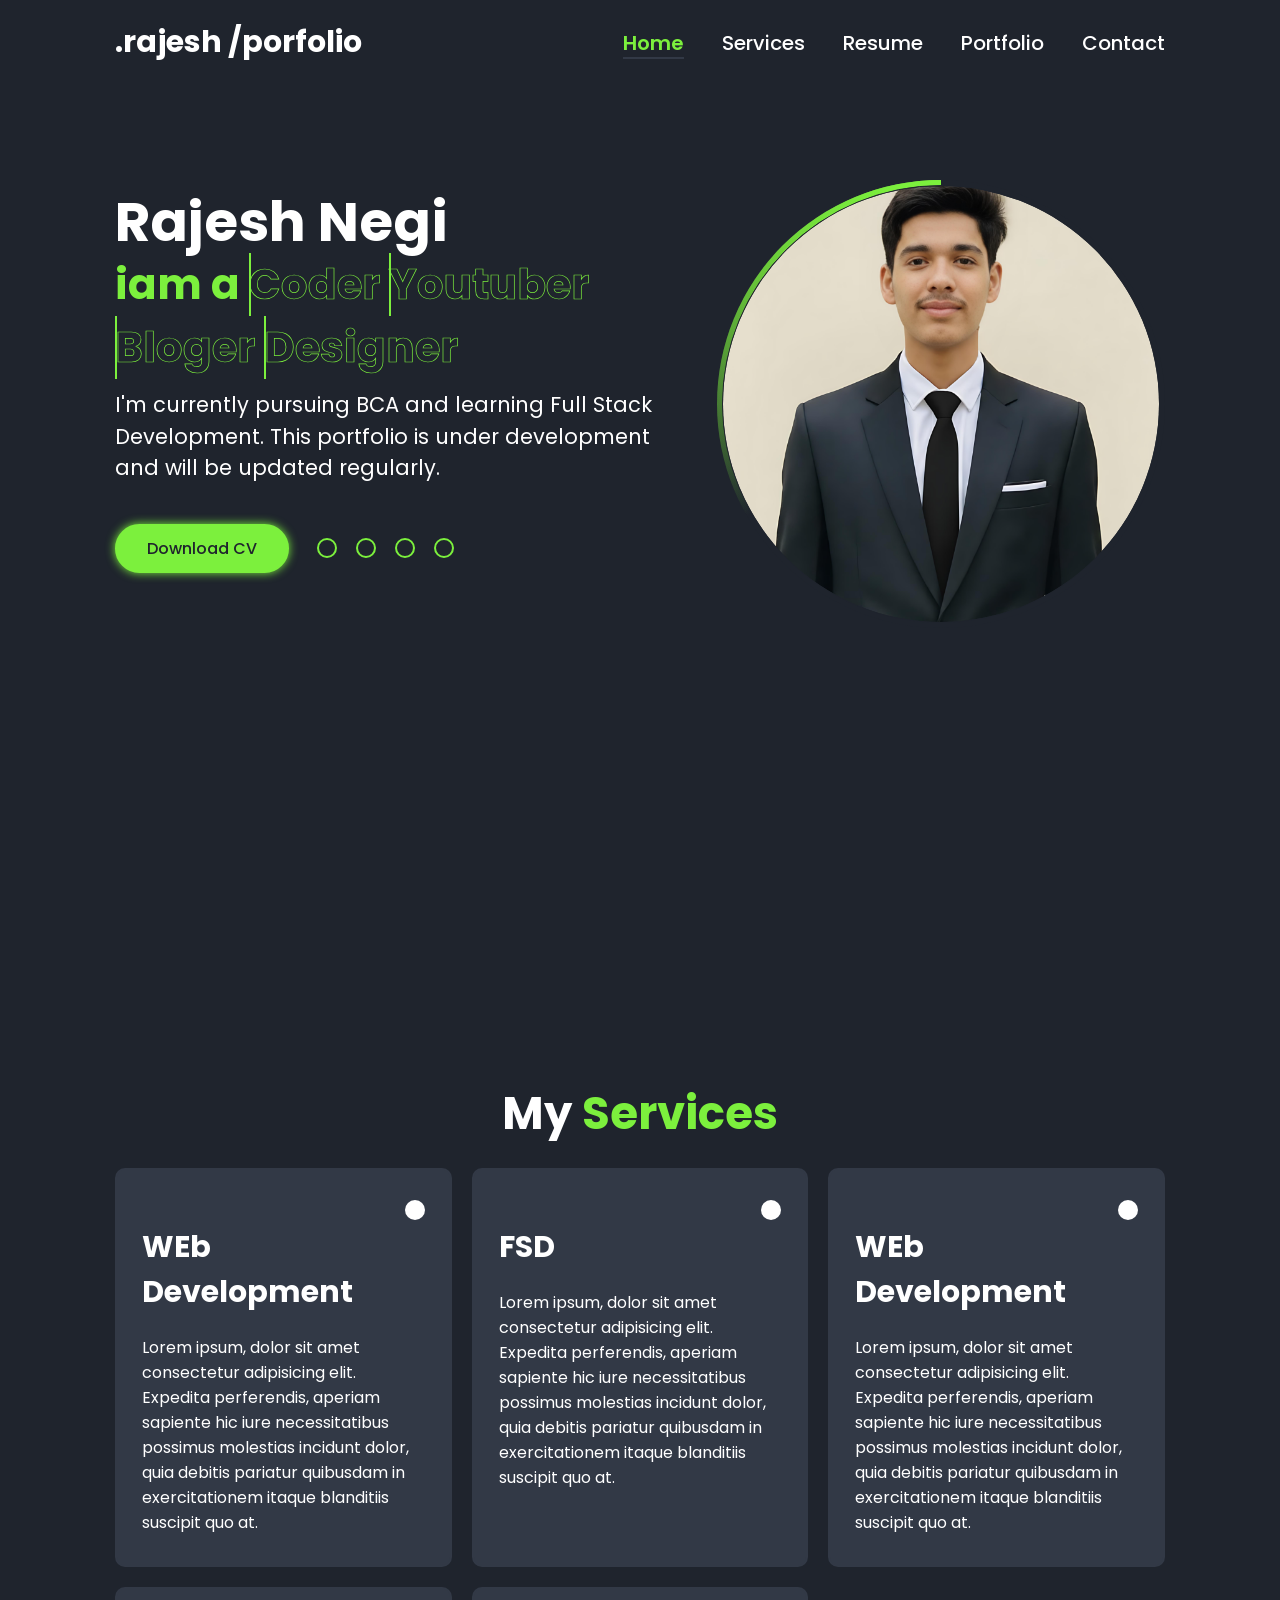
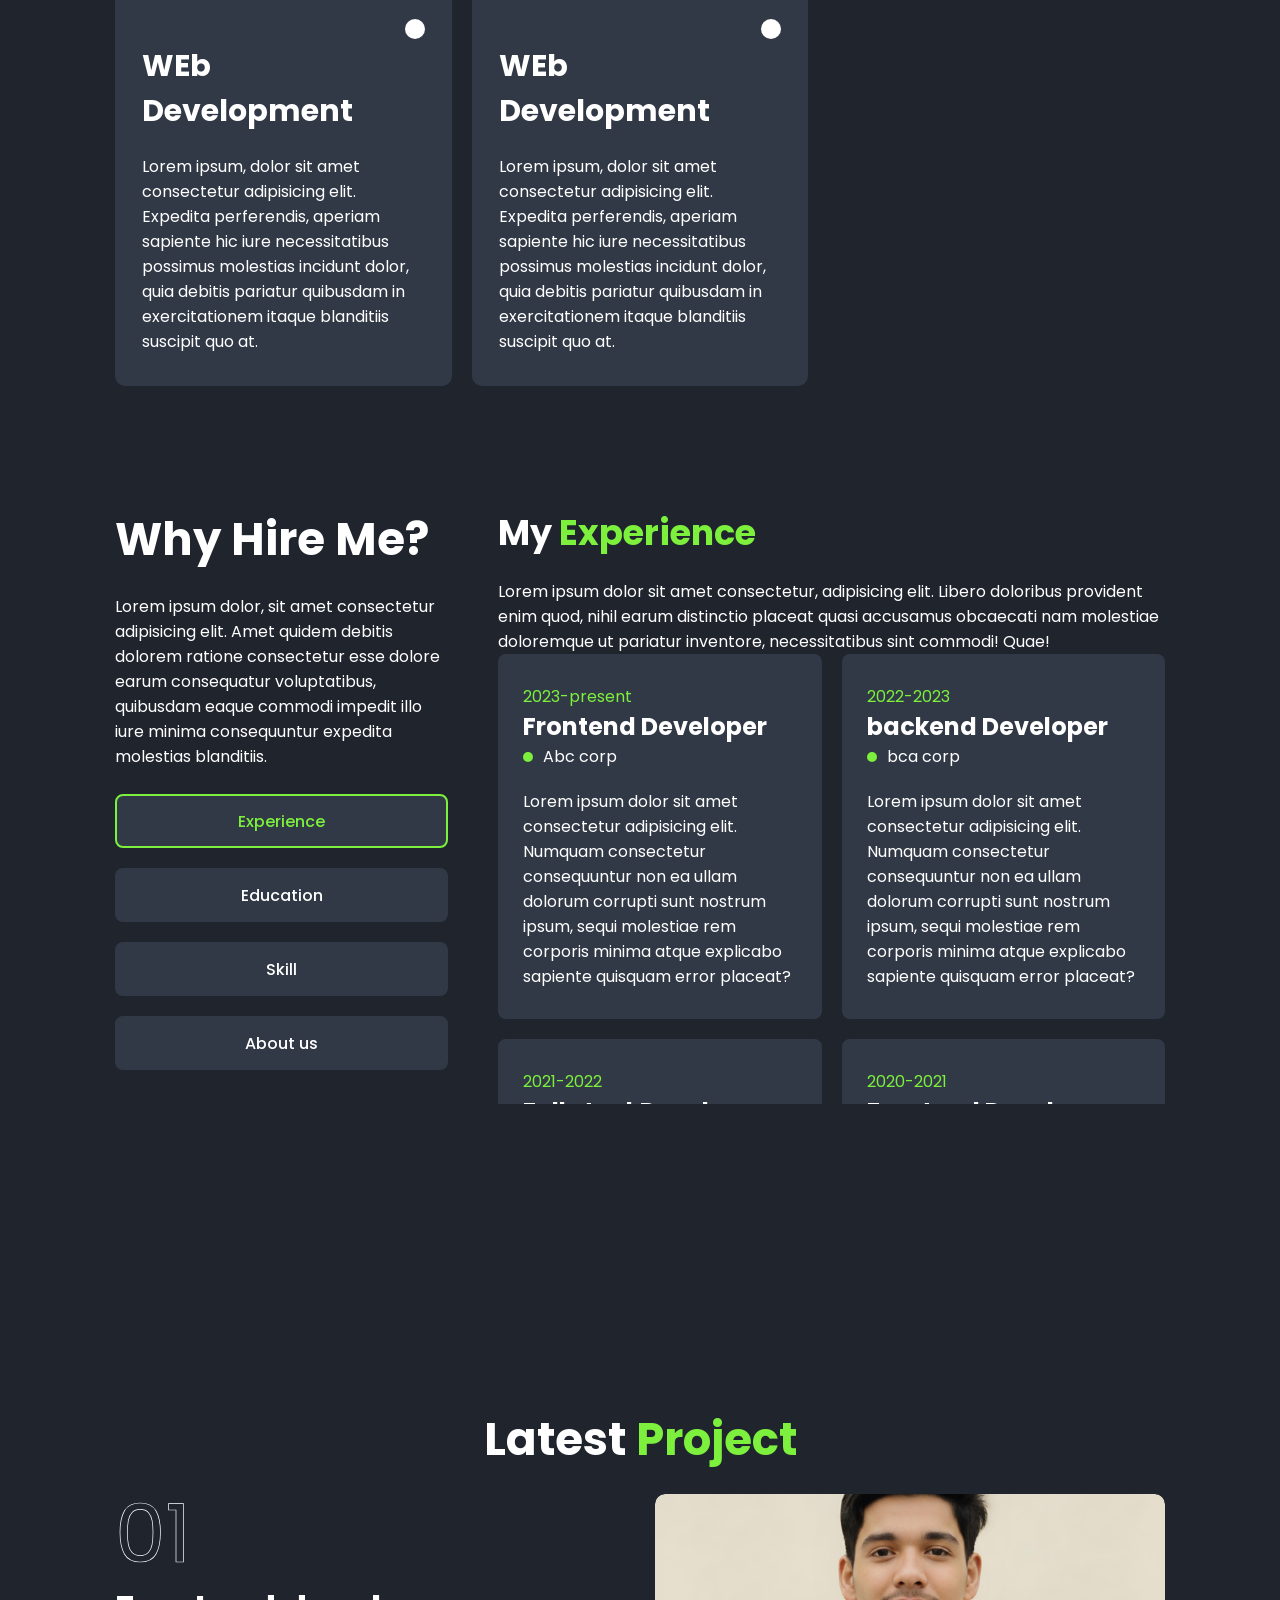
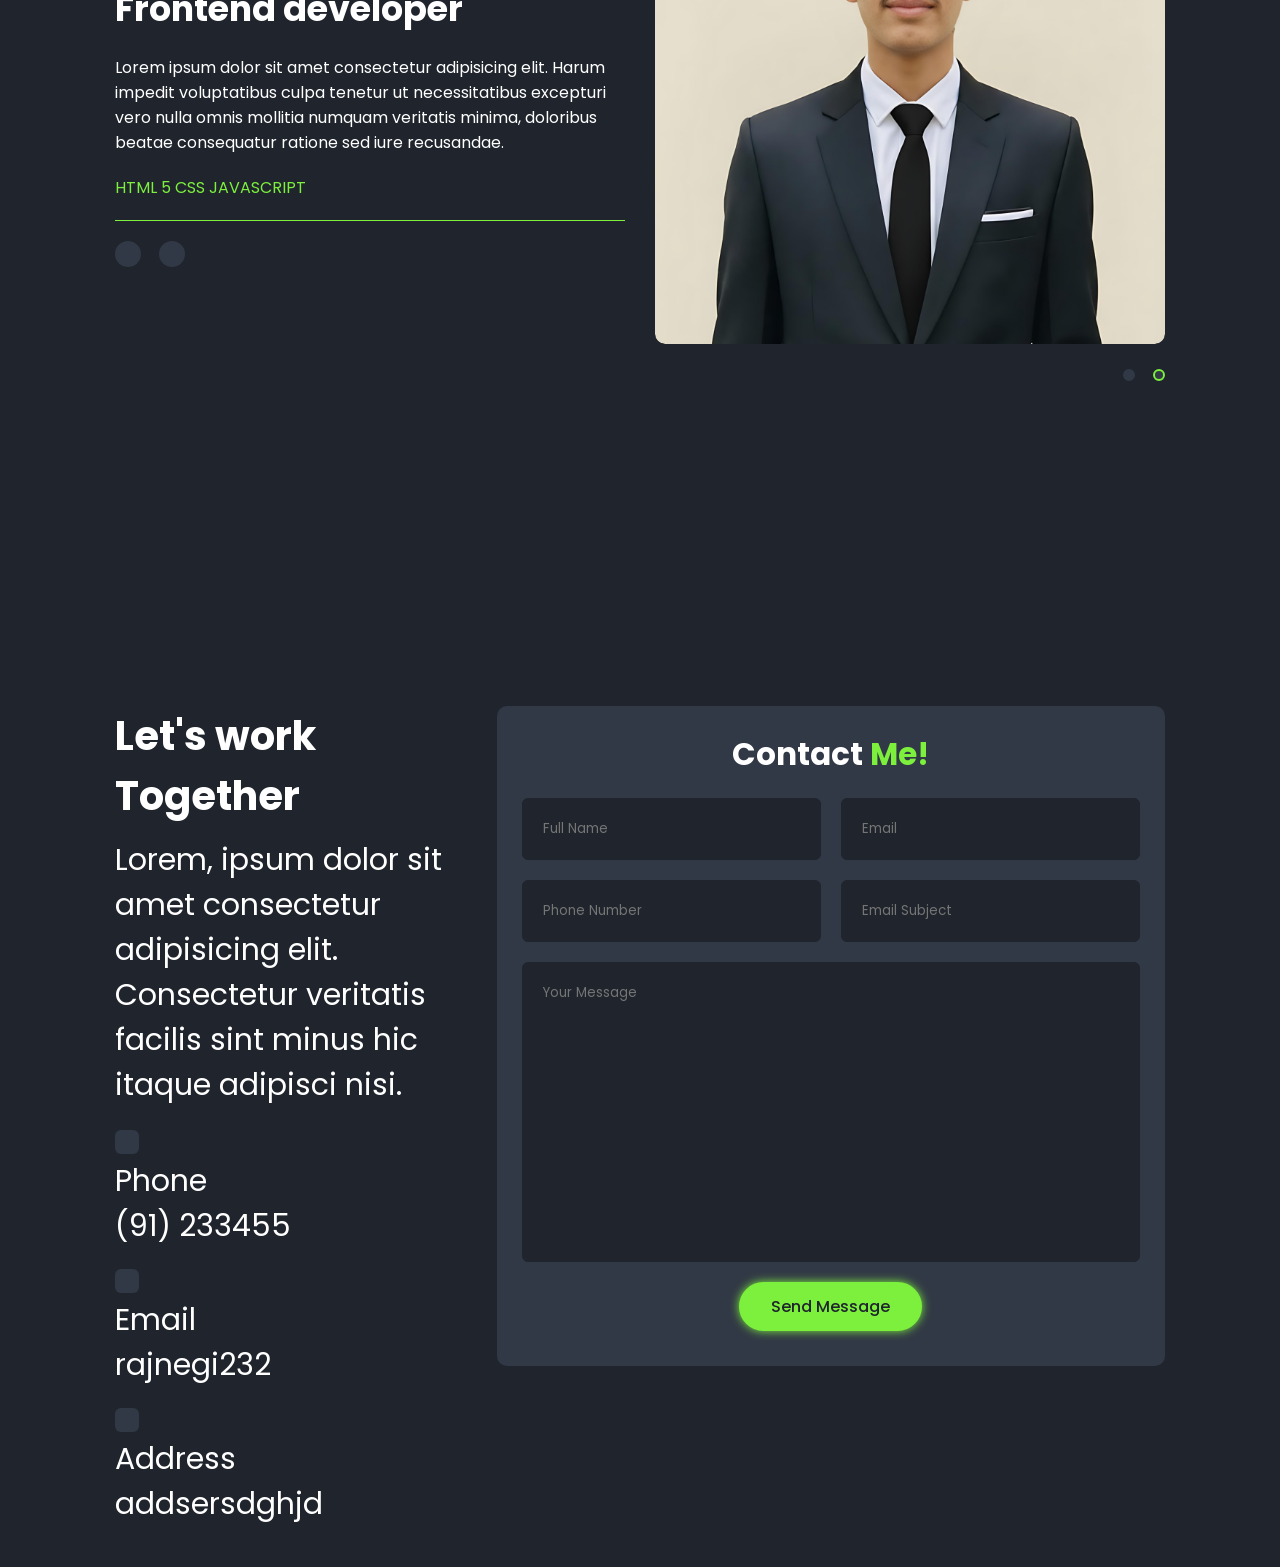
==== index.html @ 32a639f0 "Initial portfolio" ====
<!DOCTYPE html>
<html lang="en">
<head>
    <meta charset="UTF-8">
    <meta name="viewport" content="width=device-width, initial-scale=1.0">
    <title>my portfolio</title>

     <!-- boxicons link do link -->
<link href='https://cdn.boxicons.com/fonts/basic/boxicons.min.css' rel='stylesheet'>
<link href='https://cdn.boxicons.com/fonts/brands/boxicons-brands.min.css' rel='stylesheet'>
    <link rel="stylesheet" href="style.css">
</head>
<body>
  <!-- header  -->
  <header class="active">
    <a href="#" class="logo">.rajesh /porfolio</a>
<i class='bx bx-menu' id="menu"></i> 
  <nav>
    <a href="#home" class="active">Home</a>
    <a href="#services">Services</a>
    <a href="#resume">Resume</a>
    <a href="#portfolio">Portfolio</a>
    <a href="#contact">Contact</a>
</nav>

  </header>
    



  <!-- home section  -->
  <section id="home" class="home">
    <div class="home-detail">
        <h1>Rajesh Negi</h1>
        <h2>iam a 
        <span style="--i:4;" data-text="Coder">Coder</span>
        <span style="--i:3;" data-text="Youtuber">Youtuber</span>
        <span style="--i:2;" data-text="Bloger">Bloger</span>
        <span style="--i:1;" data-text="Designer">Designer</span>
        </h2>
        <p>
           I'm currently pursuing BCA and learning Full Stack Development.
This portfolio is under development and will be updated regularly.
        </p>
        <div class="btn-sci">
            <a href="https://docs.google.com/document/d/1UZRvPr__w-uk2pTC83ibS16uYj1CXEQT/edit?usp=drive_link&ouid=112878065896272320169&rtpof=true&sd=true" class="btn"> Download CV</a>
            <div class="sci">
            <a href="https://www.linkedin.com/in/rajesh-negi-56796732a/"> <i class='bxl  bx-linkedin-square'  ></i> </a>
            <a href="#"><i class='bxl  bx-github'  ></i> </i></a>
            <a href="#"><i class='bxl  bx-facebook-circle'  ></i> </a>
            <a href="#"><i class='bxl  bx-instagram'  ></i> </a>

            </div>
        </div>
    </div>
  <div class="homeimg">
    <div class="img-box">
        <div class="img-item">
           <img src="rajesh.png"> 
        </div>
    </div>
  </div>
  </section>
   <!-- Services section -->
    <section id="services" class="Services">
      <h2 class="heading">My <span>Services</span></h2>
      <div class="services-container">
        <div class="services-box">
          <div class="icon">
       <i class='bx  bx-iframe'  ></i> 
          <a href="#"><i class='bx  bx-iframe'  ></i> </a>
          </div>
          <h3>WEb Development</h3>
         <p> Lorem ipsum, dolor sit amet consectetur adipisicing elit. Expedita perferendis, aperiam sapiente hic iure necessitatibus possimus molestias incidunt dolor, quia debitis pariatur quibusdam in exercitationem itaque blanditiis suscipit quo at.</p>
        </div>

        <div class="services-box">
          <div class="icon">
       <i class='bx  bx-iframe'  ></i> 
          <a href="#"><i class='bx  bx-arrow-from-right-stroke'></i> </a>
          </div>
          <h3>FSD</h3>
         <p> Lorem ipsum, dolor sit amet consectetur adipisicing elit. Expedita perferendis, aperiam sapiente hic iure necessitatibus possimus molestias incidunt dolor, quia debitis pariatur quibusdam in exercitationem itaque blanditiis suscipit quo at.</p>
        </div>

        <div class="services-box">
          <div class="icon">
       <i class='bx  bx-iframe'  ></i> 
          <a href="#"><i class='bx  bx-arrow-from-right-stroke'></i> </a>
          </div>
          <h3>WEb Development</h3>
         <p> Lorem ipsum, dolor sit amet consectetur adipisicing elit. Expedita perferendis, aperiam sapiente hic iure necessitatibus possimus molestias incidunt dolor, quia debitis pariatur quibusdam in exercitationem itaque blanditiis suscipit quo at.</p>
        </div>

        <div class="services-box">
          <div class="icon">
       <i class='bx  bx-iframe'  ></i> 
          <a href="#"><i class='bx  bx-arrow-from-right-stroke'></i> </a>
          </div>
          <h3>WEb Development</h3>
         <p> Lorem ipsum, dolor sit amet consectetur adipisicing elit. Expedita perferendis, aperiam sapiente hic iure necessitatibus possimus molestias incidunt dolor, quia debitis pariatur quibusdam in exercitationem itaque blanditiis suscipit quo at.</p>
        </div>

        <div class="services-box">
          <div class="icon">
       <i class='bx  bx-iframe'  ></i> 
          <a href="#"><i class='bx  bx-arrow-from-right-stroke'></i> </a>
          </div>
          <h3>WEb Development</h3>
         <p> Lorem ipsum, dolor sit amet consectetur adipisicing elit. Expedita perferendis, aperiam sapiente hic iure necessitatibus possimus molestias incidunt dolor, quia debitis pariatur quibusdam in exercitationem itaque blanditiis suscipit quo at.</p>
        </div>

        <!-- change the contain and iconnnn -->

      </div>

    </section>

  <!-- resume section  -->
<section id="resume" class="resume">
  <div class="resume-sontainer">
    <div class="resume-box">
      <h2> Why Hire Me?</h2>
      <p class="desc">Lorem ipsum dolor, sit amet consectetur adipisicing elit. Amet quidem debitis dolorem ratione consectetur esse dolore earum consequatur voluptatibus, quibusdam eaque commodi impedit illo iure minima consequuntur expedita molestias blanditiis.</p>
    <button class="resume-btn active"> Experience</button>
    <button class="resume-btn"> Education</button>
    <button class="resume-btn">Skill </button>
    <button class="resume-btn"> About us</button>
    </div>
    <div class="resume-box">
      <div class="resume-detail experience active">
        <h2 class="heading"> My <span>Experience</span></h2>
        <p>Lorem ipsum dolor sit amet consectetur, adipisicing elit. Libero doloribus provident enim quod, nihil earum distinctio placeat quasi accusamus obcaecati nam molestiae doloremque ut pariatur inventore, necessitatibus sint commodi! Quae!</p>
       <div class="resume-list">
        <div class="resume-item">
          <p class="year"> 2023-present</p>
          <h3>Frontend Developer</h3>
          <p class="company"> Abc corp</p>
          <p>Lorem ipsum dolor sit amet consectetur adipisicing elit. Numquam consectetur consequuntur non ea ullam dolorum corrupti sunt nostrum ipsum, sequi molestiae rem corporis minima atque explicabo sapiente quisquam error placeat?</p>
        </div>

         <div class="resume-item">
          <p class="year"> 2022-2023</p>
          <h3>backend Developer</h3>
          <p class="company"> bca corp</p>
          <p>Lorem ipsum dolor sit amet consectetur adipisicing elit. Numquam consectetur consequuntur non ea ullam dolorum corrupti sunt nostrum ipsum, sequi molestiae rem corporis minima atque explicabo sapiente quisquam error placeat?</p>
        </div>
       
         <div class="resume-item">
          <p class="year"> 2021-2022</p>
          <h3>Full stackDeveloper</h3>
          <p class="company"> Abc corp</p>
          <p>Lorem ipsum dolor sit amet consectetur adipisicing elit. Numquam consectetur consequuntur non ea ullam dolorum corrupti sunt nostrum ipsum, sequi molestiae rem corporis minima atque explicabo sapiente quisquam error placeat?</p>
        </div>

         <div class="resume-item">
          <p class="year"> 2020-2021</p>
          <h3>Frontend Developer</h3>
          <p class="company"> Abc corp</p>
          <p>Lorem ipsum dolor sit amet consectetur adipisicing elit. Numquam consectetur consequuntur non ea ullam dolorum corrupti sunt nostrum ipsum, sequi molestiae rem corporis minima atque explicabo sapiente quisquam error placeat?</p>
        </div>
        <!--change karo test koo-->
       </div>
      </div>
      <div class="resume-detail Education">
        <h2 class="heading"> My <span>Education</span></h2>
        <p class="desc">Lorem ipsum dolor sit amet consectetur, adipisicing elit. Libero doloribus provident enim quod, nihil earum distinctio placeat quasi accusamus obcaecati nam molestiae doloremque ut pariatur inventore, necessitatibus sint commodi! Quae!</p>
        <div class="resume-list">
          <div class="resume-item">
            <p class="year"> 20224</p>
            <h3>programing course</h3>
            <p class="company"> online course</p>
            <p>Lorem ipsum dolor sit amet consectetur adipisicing elit. Voluptate, corporis laboriosam? Deserunt veritatis optio sint maiores, dicta cum magnam numquam rerum voluptatibus sunt temporibus iure quibusdam corrupti. Quo, fugiat eos!
            </p>

          </div>
           <div class="resume-item">
            <p class="year"> 2024-1025</p>
            <h3>programing </h3>
            <p class="company">  course</p>
            <p>Lorem ipsum dolor sit amet consectetur adipisicing elit. Voluptate, corporis laboriosam? Deserunt veritatis optio sint maiores, dicta cum magnam numquam rerum voluptatibus sunt temporibus iure quibusdam corrupti. Quo, fugiat eos!
            </p>
            
          </div>
           <div class="resume-item">
            <p class="year"> 20224</p>
            <h3>programing course</h3>
            <p class="company"> online course</p>
            <p>Lorem ipsum dolor sit amet consectetur adipisicing elit. Voluptate, corporis laboriosam? Deserunt veritatis optio sint maiores, dicta cum magnam numquam rerum voluptatibus sunt temporibus iure quibusdam corrupti. Quo, fugiat eos!
            </p>
            
          </div>
           <div class="resume-item">
            <p class="year"> 20224</p>
            <h3>programing course</h3>
            <p class="company"> online course</p>
            <p>Lorem ipsum dolor sit amet consectetur adipisicing elit. Voluptate, corporis laboriosam? Deserunt veritatis optio sint maiores, dicta cum magnam numquam rerum voluptatibus sunt temporibus iure quibusdam corrupti. Quo, fugiat eos!
            </p>
            
          </div>
           <div class="resume-item">
            <p class="year"> 2022-2023</p>
            <h3>programing course</h3>
            <p class="company"> online course</p>
            <p>Lorem ipsum dolor sit amet consectetur adipisicing elit. Voluptate, corporis laboriosam? Deserunt veritatis optio sint maiores, dicta cum magnam numquam rerum voluptatibus sunt temporibus iure quibusdam corrupti. Quo, fugiat eos!
            </p>
            
          </div>
        </div>
      </div>
      <div class="resume-detail skill">
        <h2 class="heading"> My <span>Skill</span></h2>
        <p class="desc">Lorem ipsum dolor sit amet consectetur, adipisicing elit. Libero doloribus provident enim quod, nihil earum distinctio placeat quasi accusamus obcaecati nam molestiae doloremque ut pariatur inventore, necessitatibus sint commodi! Quae!</p>
          <div class="resume-list">
            <div class="resume-item">
           <i class='bx bxl-html5'></i> 
              <span> HTML 5</span>
            </div>
            <div class="resume-item">
              <i class=' bx bxl-css3'></i> 
              <span>CSS </span>
            </div>
            <div class="resume-item">
              <i class=' bx bxl-css3'></i> 
              <span> JAVA SCRIPT </span>
            </div>
            <div class="resume-item">
              <i class=' bx bxl-css3'></i> 
              <span>C </span>
            </div>
            <div class="resume-item">
              <i class=' bx bxl-css3'></i> 
              <span>C++</span>
            </div>
            <div class="resume-item">
            <i class=' bx bxl-css3'></i> 
              <span>DSA WITH C </span>
            </div>
            <div class="resume-item">
              <i class=' bx bxl-css3'></i> 
              <span>534535</span>
            </div>
          </div>
          <!--icon lga html css wale usi se or content change it-->
      </div>
      <div class="resume-detail About">
        <h2 class="heading"> About <span>Me</span></h2>
        <p class="desc">Lorem ipsum dolor sit amet consectetur, adipisicing elit. Libero doloribus provident enim quod, nihil earum distinctio placeat quasi accusamus obcaecati nam molestiae doloremque ut pariatur inventore, necessitatibus sint commodi! Quae!</p>
        <div class="resume-list">
          <div class="resume-item">
            <p> Name<span> Rajesh Singh</span></p>
          </div>
          <div class="resume-item">
            <p>Age <span></span>19</p>
          </div>
          <div class="resume-item">
            <p> Gender<span></span>Male</p>
          </div>
          <div class="resume-item">
            <p>Status <span>Single</span></p>
          </div>
          <div class="resume-item">
            <p>City <span></span></p>
          </div>
          <div class="resume-item">
            <p> Nationality<span>India</span></p>
          </div>
          <div class="resume-item">
            <p>Experience <span>Learning</span></p>
          </div>
          <div class="resume-item">
            <p>Freelance <span></span></p>
          </div>
          <div class="resume-item">
            <p>Email <span>75348783</span></p>
          </div>
          <div class="resume-item">
            <p>Contact <span>5673467</span></p>
          </div>
        </div>
      </div>
    </div>
  </div>

</section>

<!-- portfolia section -->
<section id="portfolio" class="portfolia">
  <h2 class="heading">Latest <span>Project</span></h2>
  <div class="portfolio-container">
   <div class="portfolio-box">
    <div class="portfolio-detail active">
      <p class="numb">01</p>
      <h3>Frontend developer</h3>
      <p>Lorem ipsum dolor sit amet consectetur adipisicing elit. Harum impedit voluptatibus culpa tenetur ut necessitatibus excepturi vero nulla omnis mollitia numquam veritatis minima, doloribus beatae consequatur ratione sed iure recusandae.</p>
    <div class="tech">
      <p>HTML 5 CSS JAVASCRIPT </p>
    </div>
    <div class="live-github">
    <a href="#">
  <i class='bx  bx-arrow-from-right-stroke'  ></i> 
</a>
      <a href="#"><i class='bxl  bx-github'  ></i> </a>

    </div>
     </div>

    <div class="portfolio-detail">
      <p class="numb">02</p>
      <h3>Frontend developer</h3>
      <p>Lorem ipsum dolor sit amet consectetur adipisicing elit. Harum impedit voluptatibus culpa tenetur ut necessitatibus excepturi vero nulla omnis mollitia numquam veritatis minima, doloribus beatae consequatur ratione sed iure recusandae.</p>
    <div class="tech">
      <p>HTML 5 CSS JAVASCRIPT </p>
    </div>
    <div class="live-github">
    <a href="#">
  <i class='bx  bx-arrow-from-right-stroke'  ></i> 
</a>
      <a href="#"><i class='bxl  bx-github'  ></i> </a>

    </div>
    </div>

    <div class="portfolio-detail">
      <p class="numb">03</p>
      <h3>Frontend developer</h3>
      <p>Lorem ipsum dolor sit amet consectetur adipisicing elit. Harum impedit voluptatibus culpa tenetur ut necessitatibus excepturi vero nulla omnis mollitia numquam veritatis minima, doloribus beatae consequatur ratione sed iure recusandae.</p>
    <div class="tech">
      <p>HTML 5 CSS JAVASCRIPT </p>
    </div>
    <div class="live-github">
    <a href="#">
  <i class='bx  bx-arrow-from-right-stroke'  ></i> 
</a>
      <a href="#"><i class='bxl  bx-github'  ></i> </a>

    </div>
    </div>

    <div class="portfolio-detail">
      <p class="numb">04</p>
      <h3>Frontend developer</h3>
      <p>Lorem ipsum dolor sit amet consectetur adipisicing elit. Harum impedit voluptatibus culpa tenetur ut necessitatibus excepturi vero nulla omnis mollitia numquam veritatis minima, doloribus beatae consequatur ratione sed iure recusandae.</p>
    <div class="tech">
      <p>HTML 5 CSS JAVASCRIPT </p>
    </div>
    <div class="live-github">
    <a href="#">
  <i class='bx  bx-arrow-from-right-stroke'  ></i> 
</a>
      <a href="#"><i class='bxl  bx-github'  ></i> </a>

    </div>
       </div>
      <div class="portfolio-detail">
      <p class="numb">05</p>
      <h3>Frontend developer</h3>
      <p>Lorem ipsum dolor sit amet consectetur adipisicing elit. Harum impedit voluptatibus culpa tenetur ut necessitatibus excepturi vero nulla omnis mollitia numquam veritatis minima, doloribus beatae consequatur ratione sed iure recusandae.</p>
    <div class="tech">
      <p>HTML 5 CSS JAVASCRIPT </p>
    </div>
    <div class="live-github">
    <a href="#">
  <i class='bx  bx-arrow-from-right-stroke'  ></i> 
</a>
      <a href="#"><i class='bxl  bx-github'  ></i> </a>

    </div>
    </div>

    <div class="portfolio-detail">
      <p class="numb">06</p>
      <h3>hewhewhk developer</h3>
      <p>Lorem ipsum dolor sit amet consectetur adipisicing elit. Harum impedit voluptatibus culpa tenetur ut necessitatibus excepturi vero nulla omnis mollitia numquam veritatis minima, doloribus beatae consequatur ratione sed iure recusandae.</p>
    <div class="tech">
      <p>HTML 5 CSS JAVASCRIPT </p>
    </div>
    <div class="live-github">
    <a href="#">
  <i class='bx  bx-arrow-from-right-stroke'  ></i> 
</a>
      <a href="#"><i class='bxl  bx-github'  ></i> </a>

    </div>
    <!--  text and icon changes text vhange according to project-->
    </div>
   </div>
   <div class="portfolio-box">
    <!-- img  -->
     <div class="portfolio-carousel">
      <div class="img-slide">
        <div class="img-item">
          <img src="rajesh.png">
        </div>
        <div class="img-item">
          <img src="rajesh.png">
        </div>
        <div class="img-item">
          <img src="rajesh.png">
        </div>
        <div class="img-item">
          <img src="rajesh.png">
        </div>
        <div class="img-item">
          <img src="rajesh.png">
        </div>
        <div class="img-item">
          <img src="rajesh.png">
        </div>
      </div>
     </div>
     <div class="navigation">
    <button class="arrow-left disabled"> <i class='bx  bx-arrow-left-stroke'  ></i> </button>
    <button class="arrow-right"><i class='bx  bx-arrow-right'  ></i>   </button>
  </div>
  </div>
  </div>
 </section>

 <!-- contact section  -->
 <section id="contact" class="contact">
   <div class="contact-container">
    <div class="contact-box">
      <h2>Let's work Together</h2>
      <p class="desc">Lorem, ipsum dolor sit amet consectetur adipisicing elit. Consectetur veritatis facilis sint minus hic itaque adipisci nisi.</p>
        <div class="contact-detail">
          <div class="detail">
            <i class='bx  bx-phone'  ></i> 
            <p>Phone</p>
            <p>(91) 233455</p>
          </div>
        </div>

         <div class="contact-detail">
          <div class="detail">
            <i class='bx  bx-mail-open'  ></i> 
            <p>Email</p>
            <p>rajnegi232</p>
          </div>
        </div>
       
        <div class="contact-detail">
          <div class="detail">
            <i class='bx  bx-location-blank'  ></i> 
            <p>Address </p>
            <p>addsersdghjd</p>
          </div>
        </div>
        
    </div>

     <div class="contact-box">
     <form action="">
       <h2 class="heading"> Contact <span>Me!</span></h2>
       <div class="field-box">
        <input type="text" placeholder="Full Name" required>
        <input type="email" placeholder="Email" required>
        <input type="text" placeholder="Phone Number" required>
        <input type="text" placeholder="Email Subject" required>
        <textarea name="" id="" placeholder="Your Message" required></textarea>
       </div>
       <button type="submit" class="btn">Send Message</button>
     </form>
    </div>

   </div>
  </section>

<!-- custome js -->
 <script src="portfolia.js"></script>

</body>
</html>
---- style.css ----
@import url('https://fonts.googleapis.com/css2?family=Poppins:wght@400;500;700&display=swap');
*{
    margin: 0px;
    box-sizing: border-box;
    text-decoration: none;
    border: none;
    outline: none;
    padding: 0px;
    font-family: "Poppins", sans-serif;
    

}
:root{
    --bg-color:#1f242d;
    --second-bg-color:#323946;
    --main-color:#7cf03d;
    --white-color:#fff;
    --disabled-color:#fff3;



}



html{
    font-size: 62.5%;
    scroll-behavior: smooth;
}
body{
    background: var(--bg-color);
    color: var(--white-color);
     padding-top: 8rem;
}
header{
    position: fixed;
    top: 0;
    left: 0;
    width: 100%;
    padding: 2rem 9%;
    background: var(--bg-color);
    display: flex;
    justify-content: space-between;
    align-items: center;
    z-index: 100;
}
header.active{
 
  visibility: visible;
  opacity: 1;
  transition: opacity 0.5s ease-in-out;



   
}


.logo{
    font-size: 3rem;
     color: var(--white-color);
     font-weight: 700;
}
nav a{
    font-size: 2rem;
    color: var(--white-color);
    font-weight: 500;
    margin-left: 3.5rem;
    transition: 0.5s; 

}


nav a:hover,
nav a.bar {
  color: var(--main-color);
}

nav a.active{
  color: var(--main-color);
  font-weight: 600;
  border-bottom: 2px solid var(--second-bg-color);
}

#menu{
   font-size: 4rem;
   display: none;
}




 section{
    position: relative;
    width: 100%;
    min-height: 100vh;
    padding: 10rem 9% 2rem;
    background: var(--bg-color);
}


.home{
    display: flex;
    justify-content: center;
    gap: 5rem;
   
}
.home-detail h1{
      font-size: clamp(3.5rem,10vw,5.5rem); 
}
.home-detail h2{
    display: inline-block;
    font-size: 4.2rem;
    margin-top: -1rem;
    color: var(--main-color);
}

.home-detail h2 span{
    position: relative;
    display: inline-block;
    color: transparent;
    -webkit-text-stroke:.07rem var(--main-color);
    animation: display-text 16s linear infinite;
    animation-delay: calc(-4s *var(--i));
}
@keyframes display-text{
    25%,100%{
        display: none;
    }
}

.home-detail h2 span::before{
    content: attr(data-text);
    position: absolute;
    width: 0;
    border-right: .2rem solid var(--main-color);
    color: var(--main-color);
    white-space: nowrap;
    overflow: hidden;
    animation: fill-text 4s linear infinite;
   
}

@keyframes fill-text{
    10%,100% {
        width: 0;
    }
    70%,90% {
        width: 100%;
    }
}

.home-detail p{
    font-size: 2.1rem;
    margin: 1rem 0 4rem;
    line-height: 1.5;
}
.home-detail .btn-sci{
    display: flex;
    align-items: center;
   
}
.btn {
    display: inline-block;
    padding: 1rem 3rem;
    background: var(--main-color);
    border: .2rem solid var(--main-color);
    border-radius: 4rem;
    box-shadow: 0 0 1rem var(--main-color);
    font-size: 1.6rem;
    color: var(--bg-color);
    font-weight: 500;
  
}
.btn:hover{
    color: var(--main-color);
    background: transparent;
    box-shadow: none;
}

.home-detail .btn-sci .sci{
    margin-left: 2rem;
}

.home-detail .btn-sci .sci a{
    display: inline-flex;
    padding: .8rem;
    border: .2rem solid var(--main-color);
    border-radius: 50%;
    font-size: 2rem;
    color: var(--main-color);
    margin: 0.8rem;
    transition: .5s;
}
.home-detail .btn-sci .sci a:hover{
    background: var(--main-color);
    color: var(--bg-color);
    box-shadow: 0 0 1rem var(--main-color);
}

.homeimg .img-box {
    position: relative;
    width: 35vw;
    height: 35vw;
    padding: .5rem;
    border-radius: 50%;
    display: flex;
    justify-content: center;
    align-items: center;
    overflow: hidden;
    background: var(--bg-color);
}

.homeimg .img-box::before,
.homeimg .img-box::after {
    content: '';
    position: absolute;
    width: 50rem;
    height: 50rem;
    background: conic-gradient(transparent, transparent, transparent, var(--main-color));
    z-index: 0;
    transform: rotate(0deg);
       border-radius: 50%;
    animation:rotate-border 4s linear infinite;
}
@keyframes rotate-border {
    100%{
        transform: rotate(360deg);
    }
}
.homeimg .img-box::after{
    animation-delay: -2s;
}

.homeimg .img-box .img-item {
    position: relative;
    width: 100%;
    height: 100%;
    border-radius: 50%;
    border: .01rem solid var(--bg-color);
    display: flex;
    justify-content: center;
    align-items: center;
    z-index: 2;
    overflow: hidden;
    background: var(--bg-color);
}

.homeimg .img-box .img-item img {
    position: relative;
    width: 100%;
    height: 100%;
    object-fit: cover;
    mix-blend-mode: normal; 
    border-radius: 50%;
}

.heading{
    font-size: 4.5rem;
    text-align: center;
    margin-bottom: 2rem;
}
.heading span{
    color: var(--main-color);
}

.services-container{
    display: grid;
    grid-template-columns: repeat(auto-fit , minmax(30rem,1fr));
    gap: 2rem;
}
.services-container .services-box{
    padding: 3rem 2.5rem;
    background: var(--second-bg-color);
    border: .2rem solid var(--second-bg-color);
    border-radius: 1rem;
    transition: .5s;
}
.services-container .services-box:hover{
    border-color: var(--main-color);
    transform: scale(1.02);
}
.services-box .icon{
    display: flex;
    justify-content: space-between;
    align-items: center;
}



.services-box .icon i {
    font-size: 4.5rem;
    transition: .5s;
    
}

.services-box:hover .icon:not(a i){
    color: var(--main-color);
}

.services-box .icon a {
    display: inline-flex;
    background: var(--white-color);
    border-radius: 50%;
    padding: 1rem;
    transition: .5s;
}
.services-box:hover .icon a {
   background: var(--main-color);
}
.services-box .icon a i{
    font-size: 3rem;
    color: var(--bg-color);
    transform: rotate(225deg);

}
.services-box .icon a:hover i{
  transform: rotate(180deg);
}
.services-box h3{
    font-size: 3rem;
    margin: .5rem 0 2rem;
    transition: .5s;
}
.services-box:hover h3{
    color: var(--main-color);
}
.services-box p{
   font-size: 1.6rem;

}

.resume-sontainer{
    display: grid;
    grid-template-columns: 1fr 2fr;
    gap: 5rem;
}

.resume-box h2{
    font-size: 4.5rem;

}
.resume-box p{
    font-size: 1.6rem;
}
.resume-box .desc{
    margin: 2rem 0 2.5rem;
}
.resume-box .resume-btn{
    width: 100%;
    height: 5.4rem;
    background:var(--second-bg-color);
    border: .2rem solid var(--second-bg-color);
    font-size: 1.6rem;
    color: var(--white-color);
    font-weight: 500;
    margin-bottom: 2rem;
    border-radius: .8rem;
    cursor: pointer;

}
.resume-box .resume-btn.active{
  border-color: var(--main-color);
  color: var(--main-color);   
}
.resume-detail {
    display: none;
}
.resume-detail.active{
    display: block;
}
.resume-box .heading{
     font-size: 3.5rem;
     text-align: left;
}

.resume-list{
    display: grid;
    grid-template-columns: repeat(auto-fit,minmax(30rem,1fr));
    gap: 2rem;
    height: 45rem;
    overflow: auto;
}
.resume-list::-webkit-scrollbar{
    width: .7rem;
}
.resume-list::-webkit-scrollbar-thumb{
    background:transparent ;
    border-radius: 1rem;
}
.resume-list:hover::-webkit-scrollbar-thumb {
      background: var(--main-color);
}
.resume-list .resume-item{
    background: var(--second-bg-color);
    border-radius: .8rem;
    padding: 3rem 2.5rem;
    height: calc((45rem -2rem /2));
    display: flex;
    flex-direction: column;
    justify-content: center;
}
.resume-item .year{
    color: var(--main-color);
}
.resume-item h3{
    font-size: 2.4rem;
}
.resume-item .company{
    position: relative;
    margin-left: 2rem;
    margin-bottom: 2rem;
}
.resume-item .company::before{
    content: '';
    position: absolute;
    top: 50%;
    transform: translateY(-50%);
    padding: .5rem;
    background: var(--main-color);
    border-radius: 50%;
    margin-left: -2rem;
}

.resume-detail.skill .resume-list{
     grid-template-columns: repeat(auto-fit,minmax(15rem,1fr));
     height: auto;
     overflow: visible;
}
.resume-detail.skill .resume-item{
    position: relative;
    align-items: center;
    height: auto;
}
.resume-detail.skill .resume-item i {
      font-size: 8.6rem;
      transition: .5s;
}
.resume-detail.skill .resume-item:hover{
    color: var(--main-color);
}
 .resume-detail.skill .resume-item span {
    position: absolute;
    top: -20%;
    background: var(--white-color);
    color: var(--bg-color);
    font-size: 1.6rem;
    padding: .5rem 1rem;
    border-radius: .6rem;
    pointer-events: none;
    opacity: 0;
    transform: scale(.9);
 }

 .resume-detail.skill .resume-item:hover span {
    top: -25%;
    opacity: 1;
    transform: scale(1);
 }

 .resume-detail.about .resume-list{
    height: auto;
    grid-template-columns: repeat(auto-fit,minmax(25rem,1fr));

 }
  .resume-detail.about .resume-item{
    height: auto;
    padding: 0 o .5rem;
    background: transparent;
  }

   .resume-detail.about .resume-item p{
    color: var(--white-color);
   }

    .resume-detail.about .resume-item p span {
        color: var(--white-color);
        margin-left: 1rem;
        font-size: 1.8rem;
    }

.portfolio-container{
     display: grid;
     grid-template-columns: repeat(2,1fr);
     gap: 3rem;
}
.portfolio-detail {
    display: none;
}
.portfolio-detail.active {
    display: block;

}
.portfolio-box .numb {
    font-size: 8rem;
    -webkit-text-stroke: .07rem var(--white-color);
    color: transparent;
    line-height: 1;
}

.portfolio-box h3{
    font-size: 3.5rem;
    margin: .8rem 0 2rem;
}

.portfolio-box p{
    font-size: 1.6rem;
}
.portfolio-box .tech{
    margin: 2rem 0;
    color: var(--main-color);
    border-bottom: .1rem solid var(--main-color);
    padding-bottom: 2rem;
}
  
.portfolio-box .live-github a{
    position: relative;
    display: inline-flex;
    padding: 1.3rem;
    font-size: 3rem;
    color: var(--white-color);
    border-radius: 50%;
    background: var(--second-bg-color);
    transition: .5s;

}
.portfolio-box .live-github a:hover{
    color: var(--main-color);
}
.portfolio-box .live-github a:first-child{
    margin-right: 1.5rem;
}
.portfolio-box .live-github a:first-child i{
    transform: rotate(135deg);

}

.portfolio-box .live-github a span{
    position: absolute;
    top: -60%;
    left: 50%;
    transform: translateY(-50%) scale(.9);
    font-size: 1.6rem;
    white-space:nowrap ;
    padding: .5rem 1rem;
    border-radius: .6rem;
    pointer-events: none;
    background: var(--white-color);
    color: var(--bg-color);
    opacity: 0;
    transition: .2s;
}
.portfolio-box .live-github a:hover span{
    top: -70px;
    opacity: 1;
      transform: translateY(-50%) scale(1);
}
.portfolio-box .portfolio-carousel{
     width: 100%;
     height: 45rem;
     border-radius: 1rem;
     overflow: hidden;
}
.portfolio-carousel .img-slide{
        display: grid;
        grid-auto-flow: column;
        grid-auto-columns: 100%;
        gap: 2rem;
        height: inherit;
        transition: .5s;   
}
.portfolio-carousel .img-item {
    height: inherit;
}
.portfolio-carousel .img-item img{
    display: block;
    width: 100%;
    height: 100%;
    object-fit: cover;
    border-radius: 1rem;
}

.portfolio-box .navigation{
    text-align: right;
    margin-top: 2rem;
}
.portfolio-box .navigation button{
    display: inline-flex;
    padding: .4rem;
    background: var(--second-bg-color);
    border: .2rem solid var(--main-color);
    border-radius: .6rem;
    font-size: 4rem;
    color: var(--main-color);
    cursor: pointer;
}

.portfolio-box .navigation button.disabled{
    border-color: var(--second-bg-color);
    color: var(--disabled-color);


}

.portfolio-box .navigation .arrow-right{
    margin-left: 1.5rem;
}

.contact-container{
     display: grid;
     grid-template-columns: 1fr .3fr;
     gap: 2rem;
}
.contact-container .contact-box:first-child{
      align-self: center;
}
.contact-box h2{
    font-size: 4rem;
}
.contact-box p{
    font-size: 3rem;
}
.contact-box .desc{
    margin: 1.2rem 0 2.2rem ;

}

.contact-box .contact-detail{
    display: flex;
    align-items: center;
    margin: 2rem 0;
}

.contact-detail i{
    display: inline-block;
    background: var(--second-bg-color);
    color: var(--main-color);
    font-size: 2.2rem;
    padding: 1.2rem;
    border-radius: .6rem;
    margin-right: 1.6rem;
}

.contact-detail .home-detail p:first-child {
    color: var(--main-color);
}

.contact-box form{
    background: var(--second-bg-color);
    padding: 2.5rem 2.5rem 3.5rem;
    border-radius: 1rem;
    text-align: center;

    
}

.contact-box .heading{
    font-size: 3.1rem;
}

.contact-box .field-box{
    display: grid;
    grid-template-columns: repeat(2,1fr);
    gap: 2rem;
}

.contact-box .field-box input,
.contact-box .field-box textarea {
    padding: 2rem;
    background: var(--bg-color);
    border:.15rem solid var(--bg-color);
    border-radius: .6rem;
    color: var(--white-color);
}

.contact-box .field-box textarea{
    grid-column: 1 /-1;
    height: 30rem;
    resize: none;

}
.contact-box .field-box input:focus,
.contact-box .field-box textarea:focus{
    border-color: var(--main-color);
}

.contact-box .btn{
    margin-top: 2rem;
    cursor: pointer;
}


/* breakpoint */

@media screen and (max-width: 1200px) {
    html{
        font-size:55%;
    }
}

@media screen and (max-width: 992px) {
   header {
    padding:  2rem 4%;
   }   

   section{
    padding: 10rem 4% 2rem;
   }
}

@media screen and (max-width: 810px) {
    .contact-box .field-box{
        grid-template-columns: 1fr;
    }
}

@media screen and (max-width: 768px) {
    #menu {
        display: block;
    }

    nav {
        position: absolute;
        top: 100%;
        left: 0;
        width: 100%;
        padding: 1rem 0;
        background: var(--bg-color);
        border-top: .1rem solid rgba(0, 0, 0, 2);
        box-shadow: 0.5rem 1rem rgba(0,0,0,2);
        text-align: center;
        display: none;
    }

    nav.active{
        display: block;
    }
    nav a{
        display: block;
        margin: 4rem 0;
    }
    .home{
        flex-direction: column-reverse;
        justify-content: center;
       gap: 2rem;   
    }

    .homeimg .img-box{
        width: 40rem;
        height: 40rem;
    }
   .resume-container,
   .portfolio-container,
   .contact-container {
    grid-template-columns: 1fr;
   }     

   .resume-container{
    gap: 3rem;
   }

   .portfolio-container .portfolio-box:first-child {
      order: 1;
   }
  .contact-box .field-box {
    grid-template-columns: repeat(2,1fr);

  }


}

@media screen and (max-width:600px) {
    .homeimg .img-box {
        width: 35rem;
        height: 35rem;

    }

    .contact-box .field-box{
        grid-template-columns: 1fr;

    }

    
}

@media screen and (max-width:450px) {
    html {
     font-size: 50%;
    }
}

@media screen and (max-width:400px) {
    .home-detail,
    .resume-box h2,
    .resume-box .heading,
    .resume-box .desc,
    .resume-detail.about .resume-item {
          
        text-align: center;
    }
    
   .home-detail .btn-sci {
    flex-direction: column-reverse;
   }

   .home-detail .btn-sci .sci {
       margin: 0;
       margin-bottom: 2rem;

   }

   .contact-box form{
    padding: 2rem 3rem 3.5rem;
   }

   .contact-box h2{
    font-size: 3.5rem;
    
   }

}
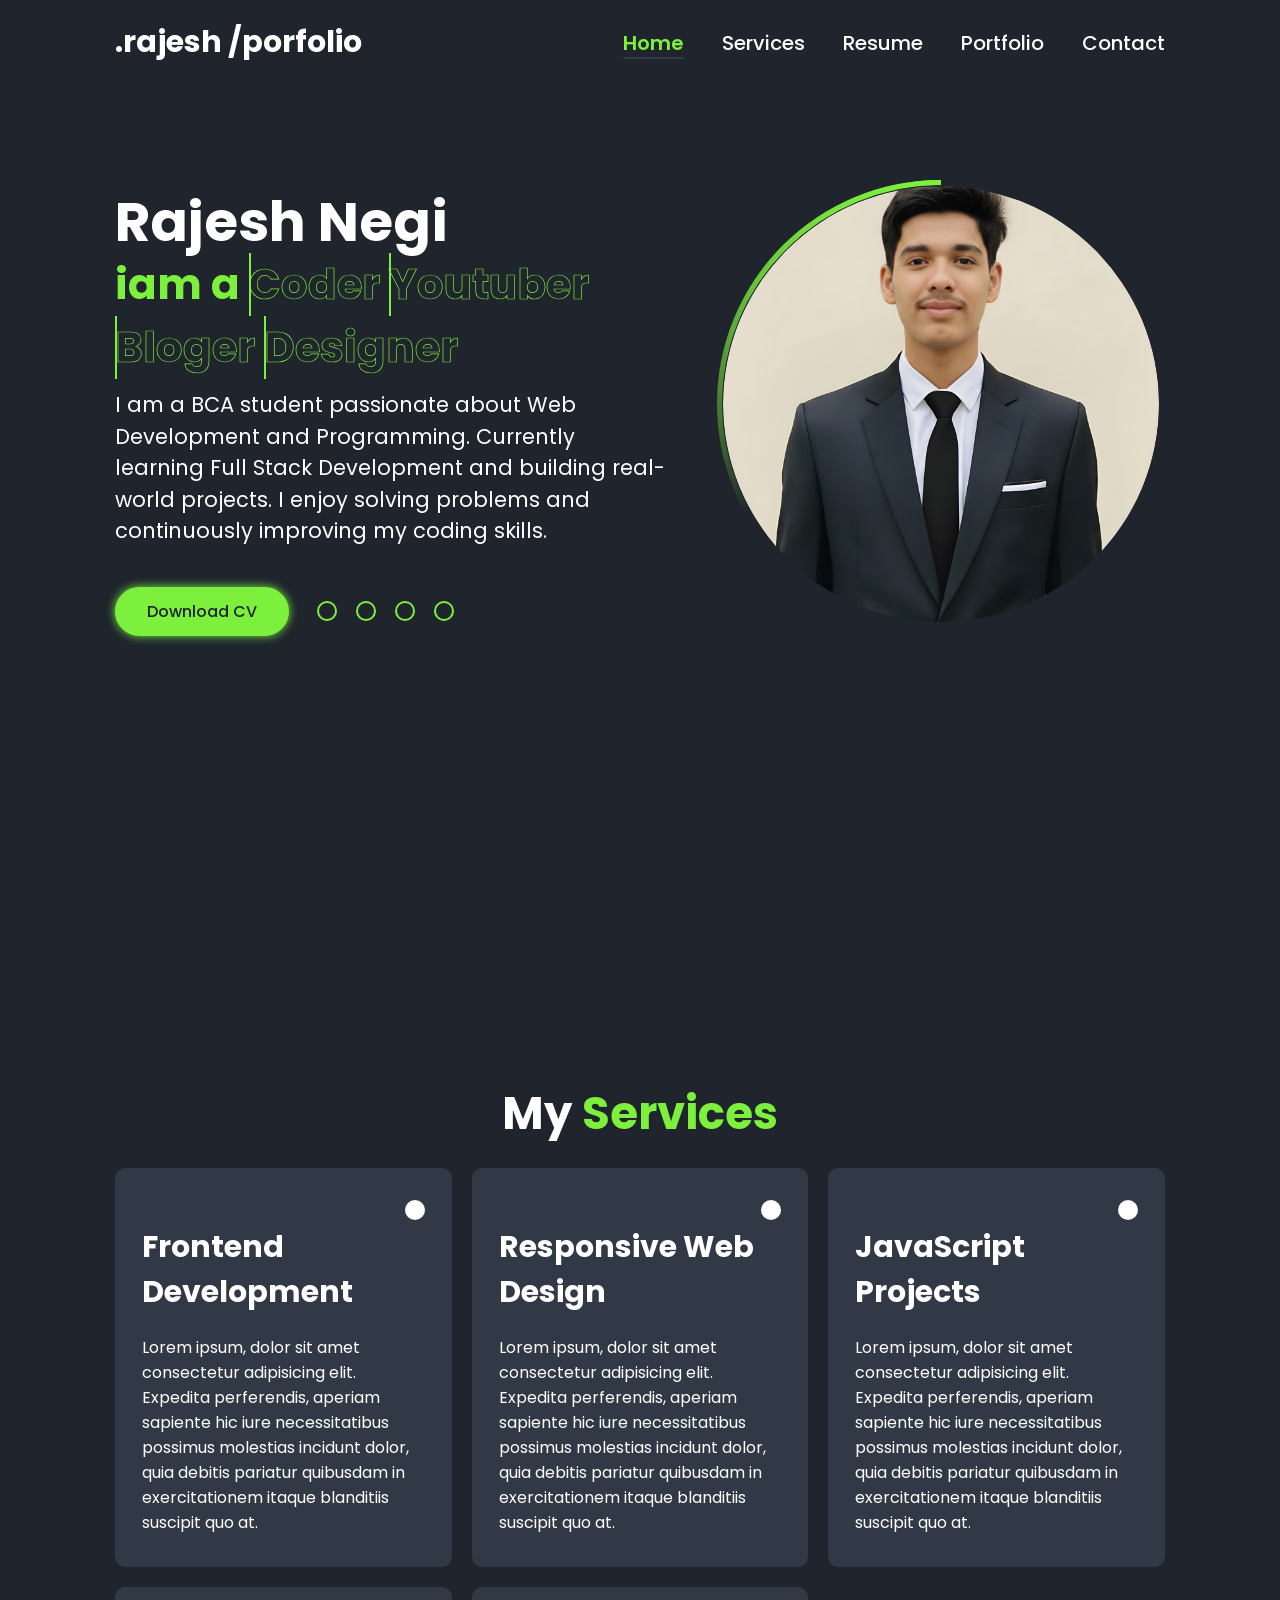
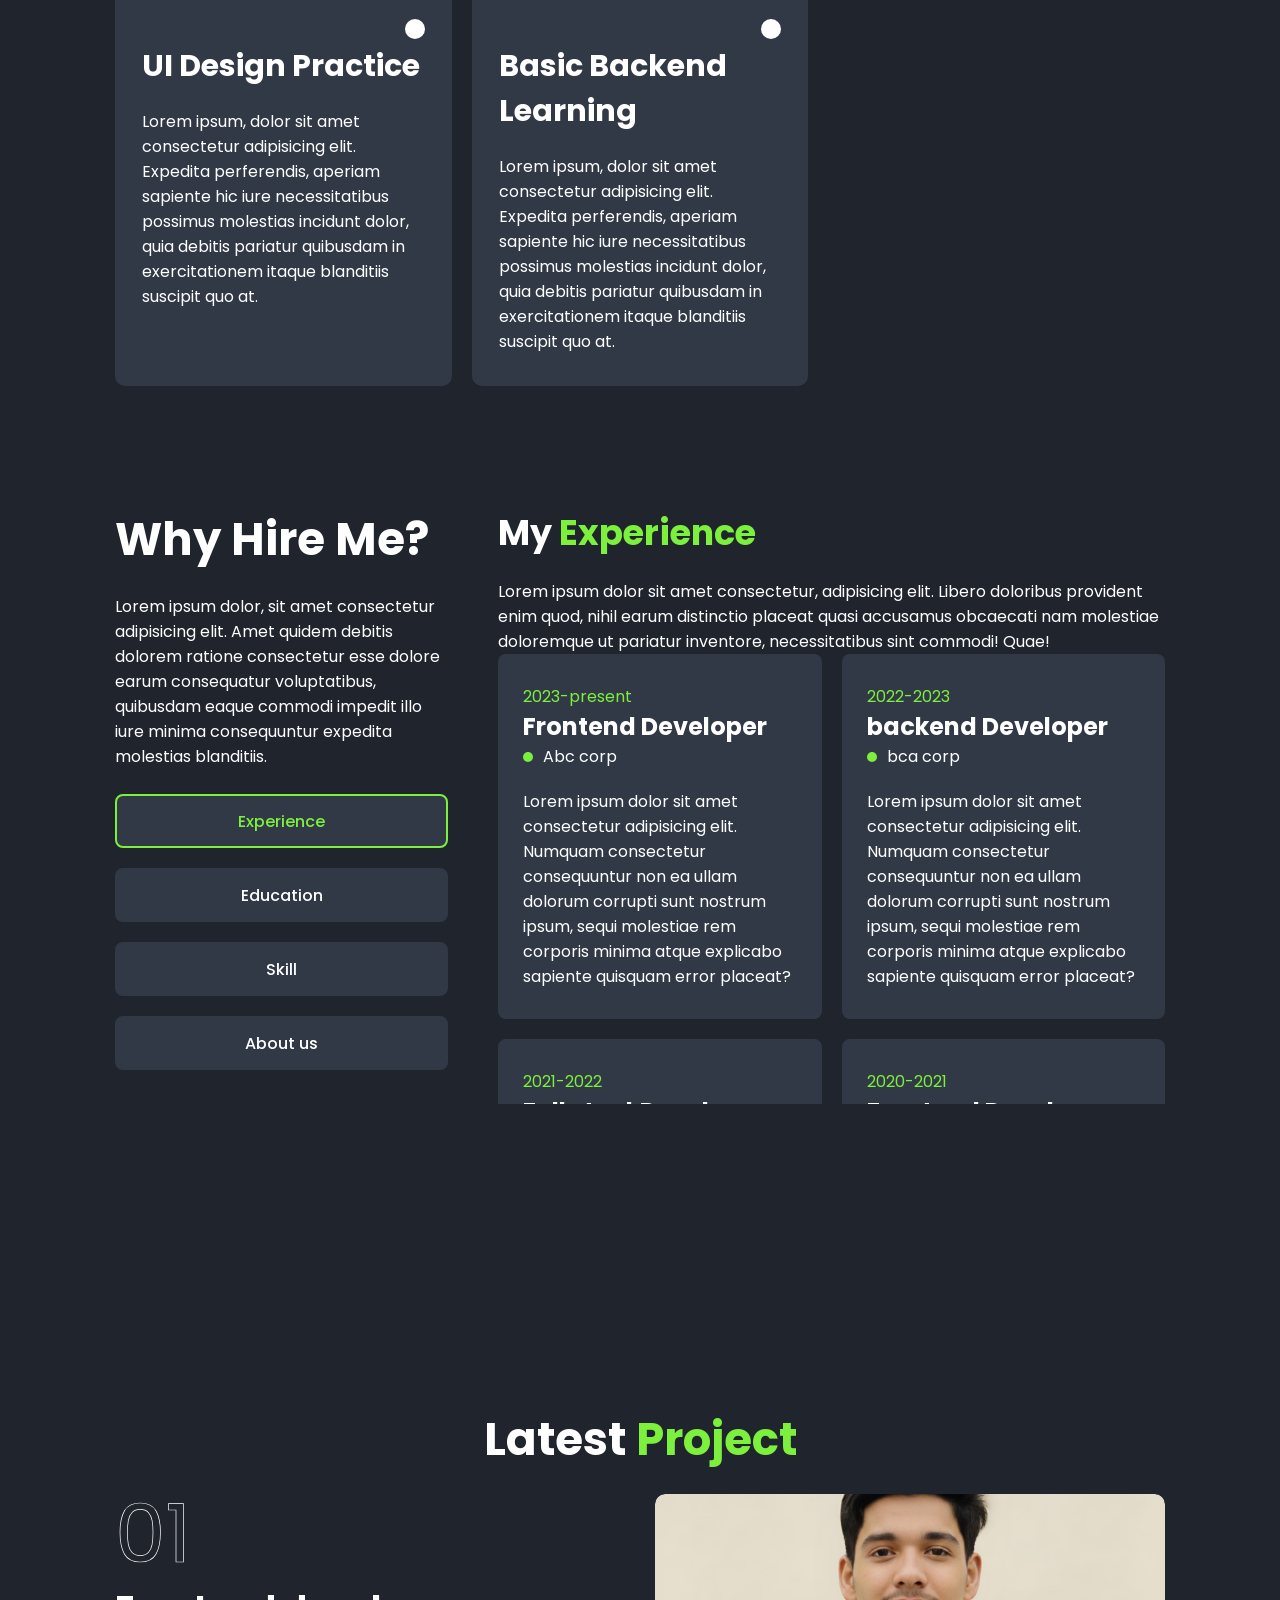
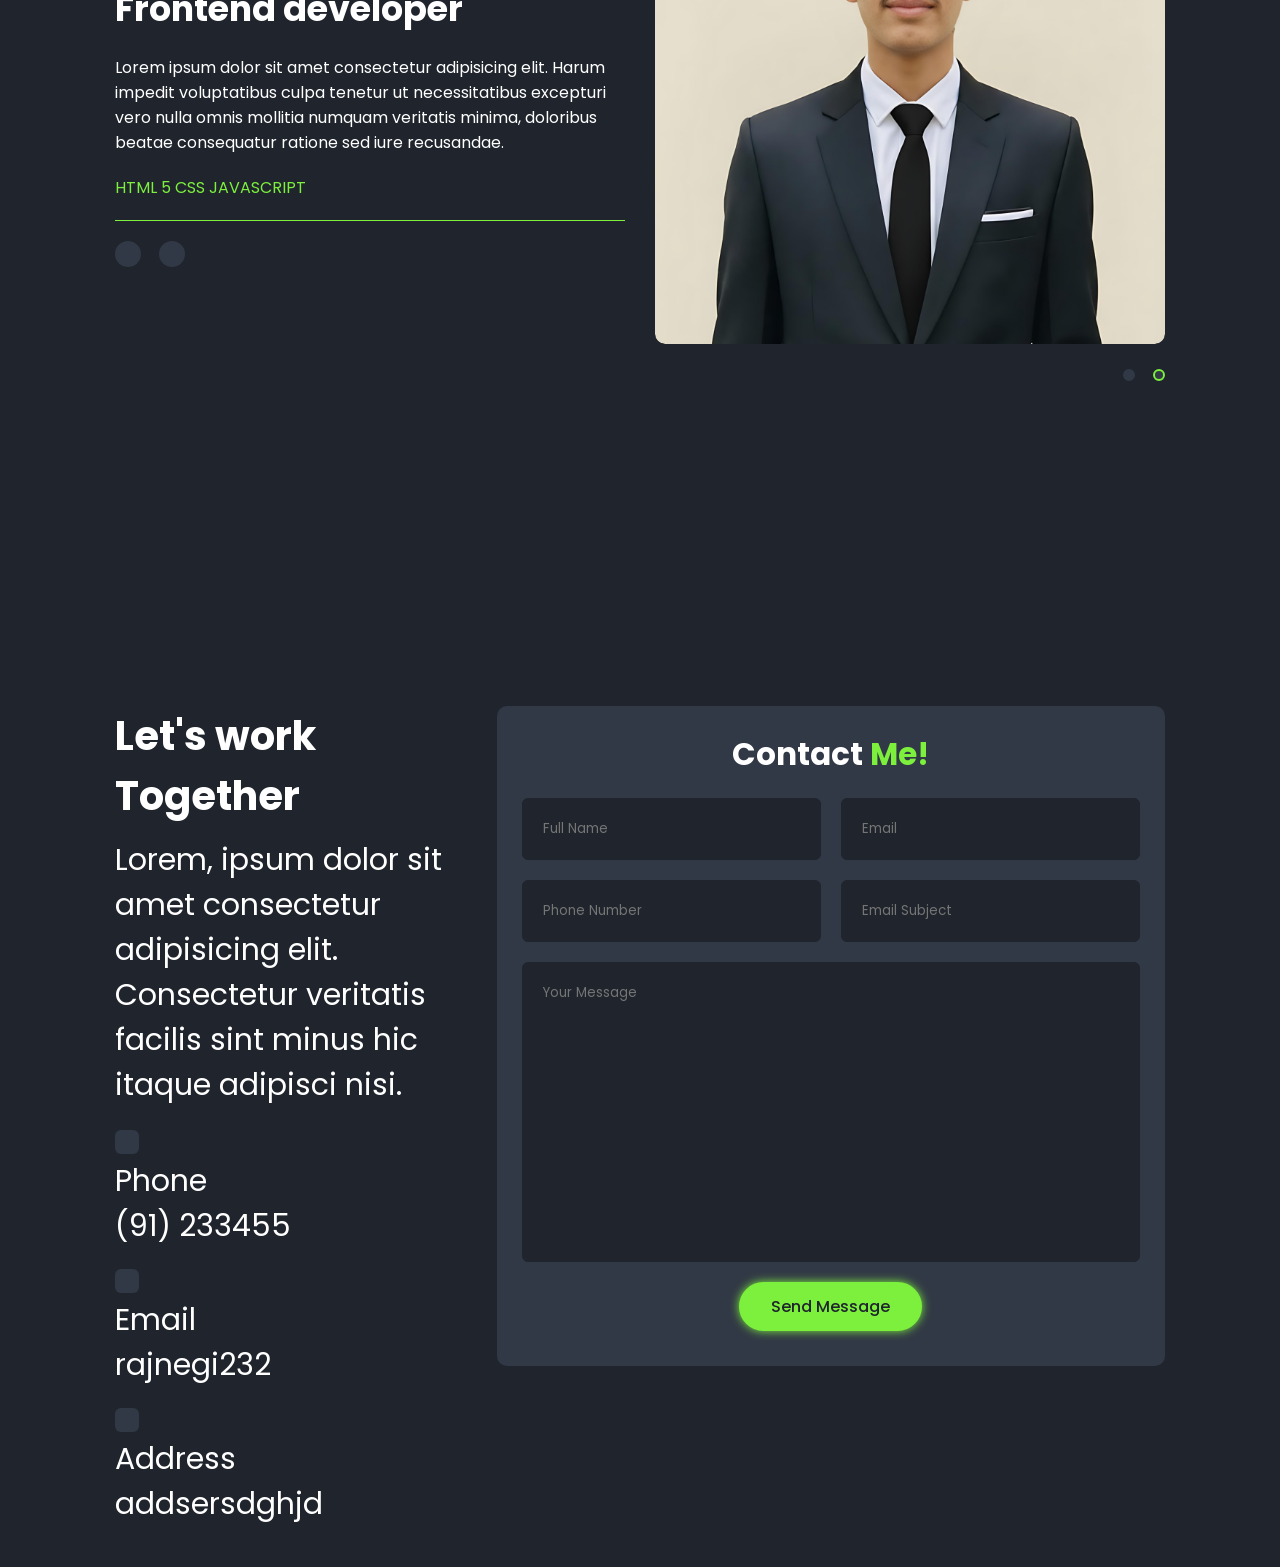
==== commit dbd85dfe: "update section and work click a button" ====
--- a/index.html
+++ b/index.html
@@ -16,7 +16,7 @@
     <a href="#" class="logo">.rajesh /porfolio</a>
 <i class='bx bx-menu' id="menu"></i> 
   <nav>
-    <a href="#home" class="active">Home</a>
+    <a href="#home">Home</a>
     <a href="#services">Services</a>
     <a href="#resume">Resume</a>
     <a href="#portfolio">Portfolio</a>
@@ -39,8 +39,9 @@
         <span style="--i:1;" data-text="Designer">Designer</span>
         </h2>
         <p>
-           I'm currently pursuing BCA and learning Full Stack Development.
-This portfolio is under development and will be updated regularly.
+         I am a BCA student passionate about Web Development and Programming.
+Currently learning Full Stack Development and building real-world projects.
+I enjoy solving problems and continuously improving my coding skills.
         </p>
         <div class="btn-sci">
             <a href="https://docs.google.com/document/d/1UZRvPr__w-uk2pTC83ibS16uYj1CXEQT/edit?usp=drive_link&ouid=112878065896272320169&rtpof=true&sd=true" class="btn"> Download CV</a>
@@ -70,7 +71,7 @@
        <i class='bx  bx-iframe'  ></i> 
           <a href="#"><i class='bx  bx-iframe'  ></i> </a>
           </div>
-          <h3>WEb Development</h3>
+          <h3>Frontend Development</h3>
          <p> Lorem ipsum, dolor sit amet consectetur adipisicing elit. Expedita perferendis, aperiam sapiente hic iure necessitatibus possimus molestias incidunt dolor, quia debitis pariatur quibusdam in exercitationem itaque blanditiis suscipit quo at.</p>
         </div>
 
@@ -79,7 +80,7 @@
        <i class='bx  bx-iframe'  ></i> 
           <a href="#"><i class='bx  bx-arrow-from-right-stroke'></i> </a>
           </div>
-          <h3>FSD</h3>
+          <h3>Responsive Web Design</h3>
          <p> Lorem ipsum, dolor sit amet consectetur adipisicing elit. Expedita perferendis, aperiam sapiente hic iure necessitatibus possimus molestias incidunt dolor, quia debitis pariatur quibusdam in exercitationem itaque blanditiis suscipit quo at.</p>
         </div>
 
@@ -88,7 +89,7 @@
        <i class='bx  bx-iframe'  ></i> 
           <a href="#"><i class='bx  bx-arrow-from-right-stroke'></i> </a>
           </div>
-          <h3>WEb Development</h3>
+          <h3>JavaScript Projects</h3>
          <p> Lorem ipsum, dolor sit amet consectetur adipisicing elit. Expedita perferendis, aperiam sapiente hic iure necessitatibus possimus molestias incidunt dolor, quia debitis pariatur quibusdam in exercitationem itaque blanditiis suscipit quo at.</p>
         </div>
 
@@ -97,7 +98,7 @@
        <i class='bx  bx-iframe'  ></i> 
           <a href="#"><i class='bx  bx-arrow-from-right-stroke'></i> </a>
           </div>
-          <h3>WEb Development</h3>
+          <h3>UI Design Practice</h3>
          <p> Lorem ipsum, dolor sit amet consectetur adipisicing elit. Expedita perferendis, aperiam sapiente hic iure necessitatibus possimus molestias incidunt dolor, quia debitis pariatur quibusdam in exercitationem itaque blanditiis suscipit quo at.</p>
         </div>
 
@@ -106,7 +107,7 @@
        <i class='bx  bx-iframe'  ></i> 
           <a href="#"><i class='bx  bx-arrow-from-right-stroke'></i> </a>
           </div>
-          <h3>WEb Development</h3>
+          <h3>Basic Backend Learning</h3>
          <p> Lorem ipsum, dolor sit amet consectetur adipisicing elit. Expedita perferendis, aperiam sapiente hic iure necessitatibus possimus molestias incidunt dolor, quia debitis pariatur quibusdam in exercitationem itaque blanditiis suscipit quo at.</p>
         </div>
 
@@ -118,7 +119,7 @@
 
   <!-- resume section  -->
 <section id="resume" class="resume">
-  <div class="resume-sontainer">
+  <div class="resume-container">
     <div class="resume-box">
       <h2> Why Hire Me?</h2>
       <p class="desc">Lorem ipsum dolor, sit amet consectetur adipisicing elit. Amet quidem debitis dolorem ratione consectetur esse dolore earum consequatur voluptatibus, quibusdam eaque commodi impedit illo iure minima consequuntur expedita molestias blanditiis.</p>
--- a/style.css
+++ b/style.css
@@ -331,7 +331,7 @@
 
 }
 
-.resume-sontainer{
+.resume-container{
     display: grid;
     grid-template-columns: 1fr 2fr;
     gap: 5rem;
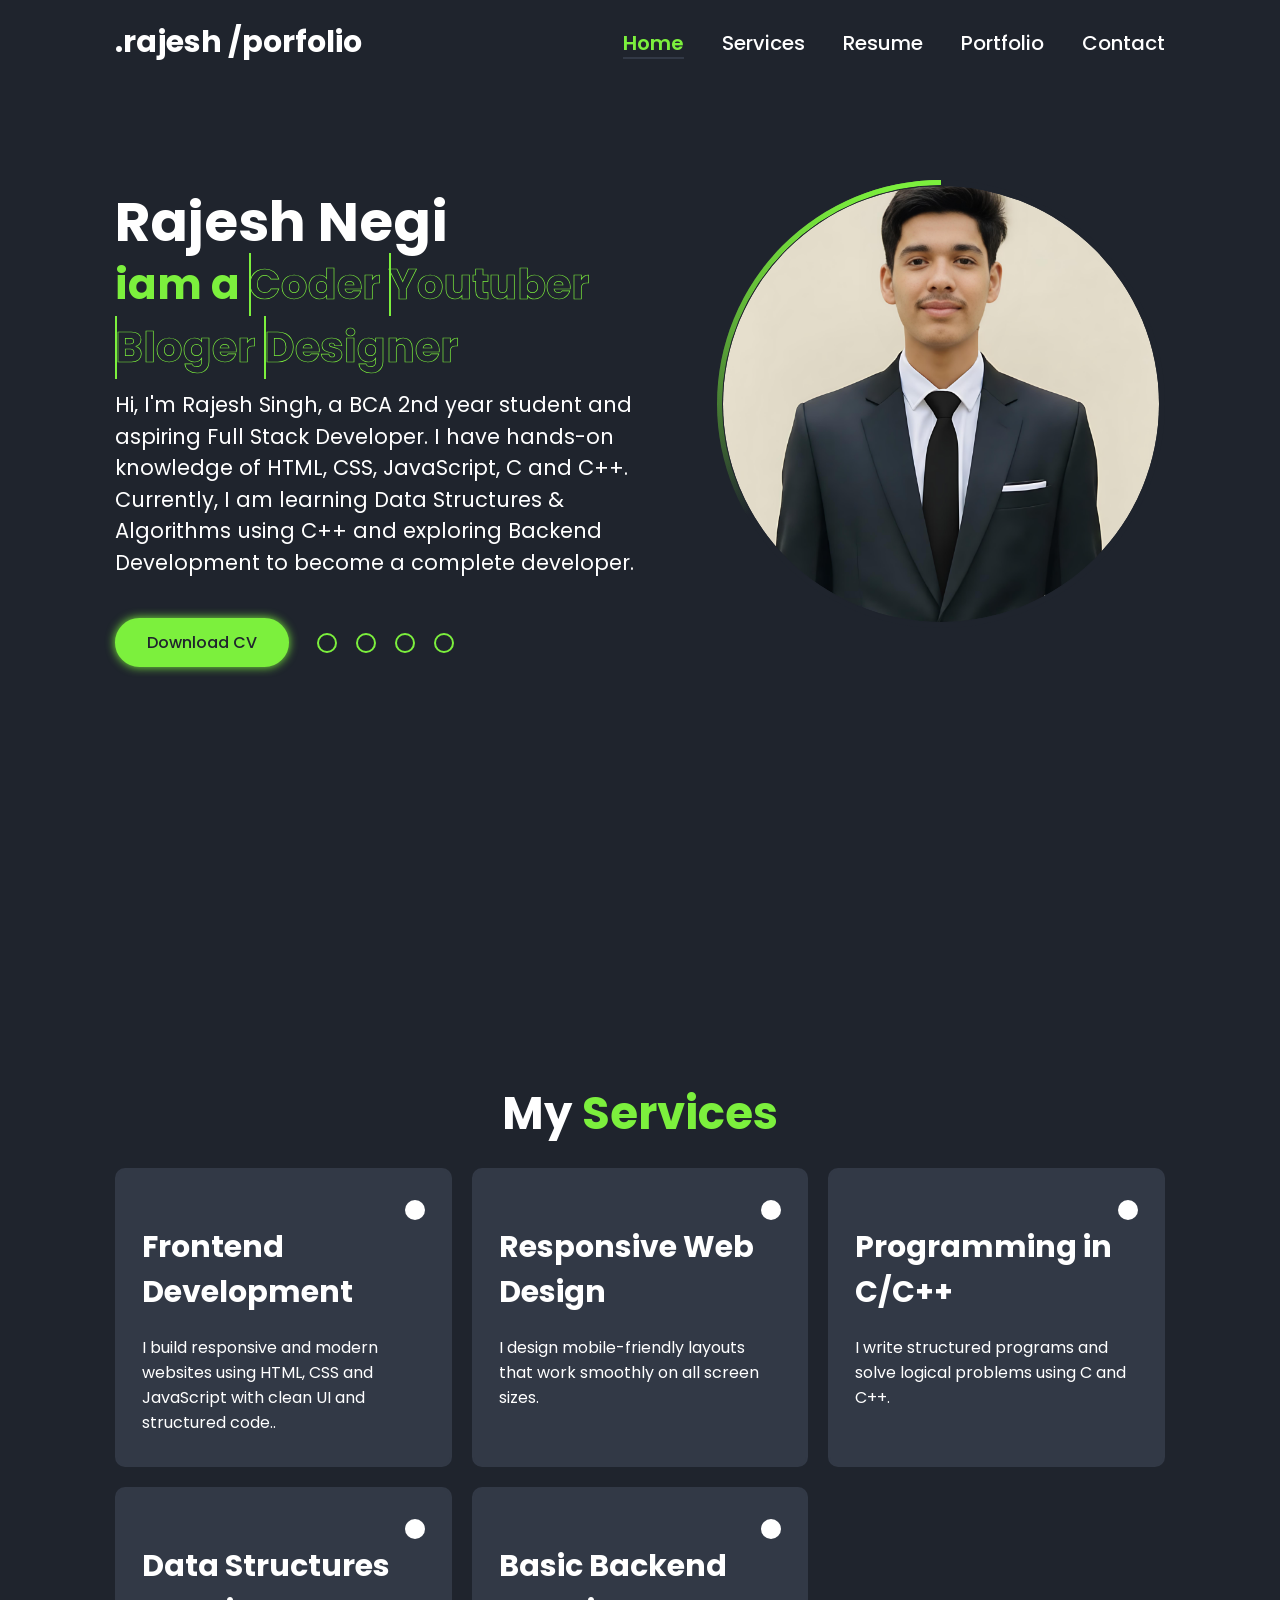
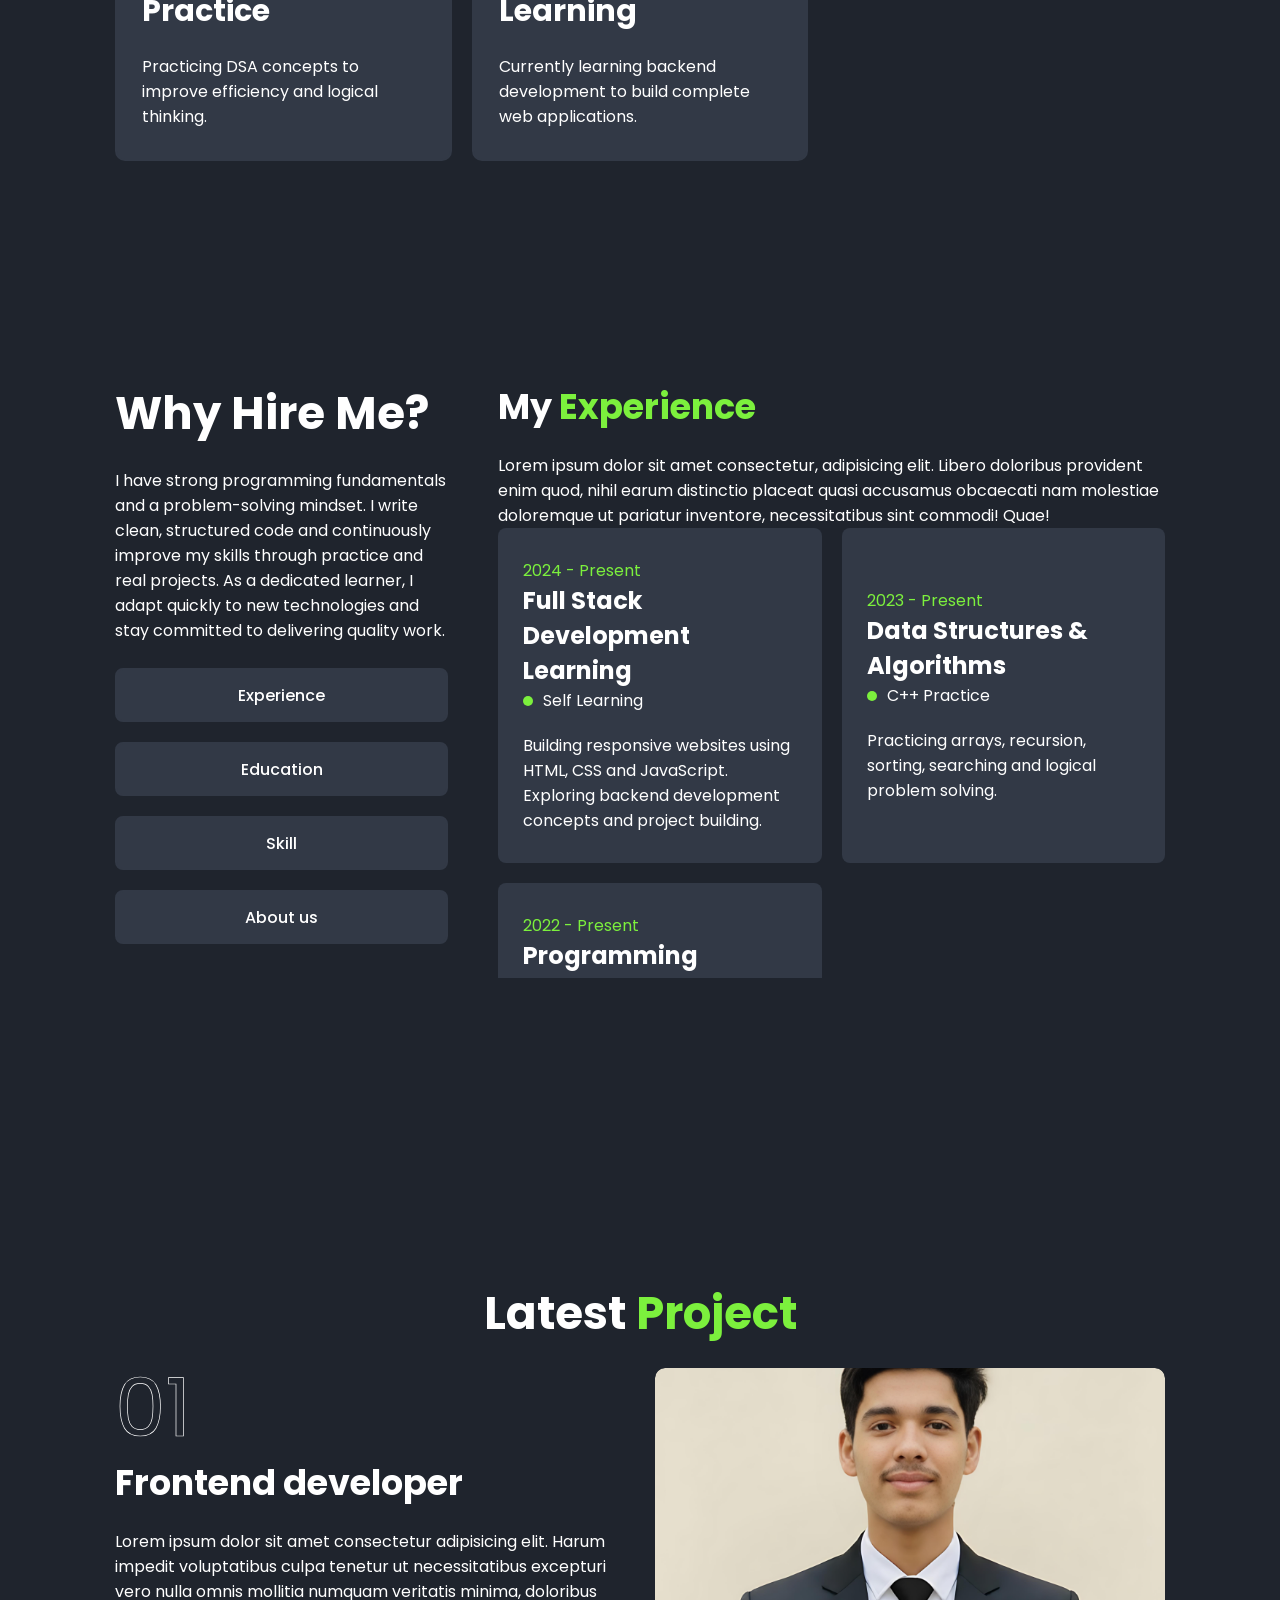
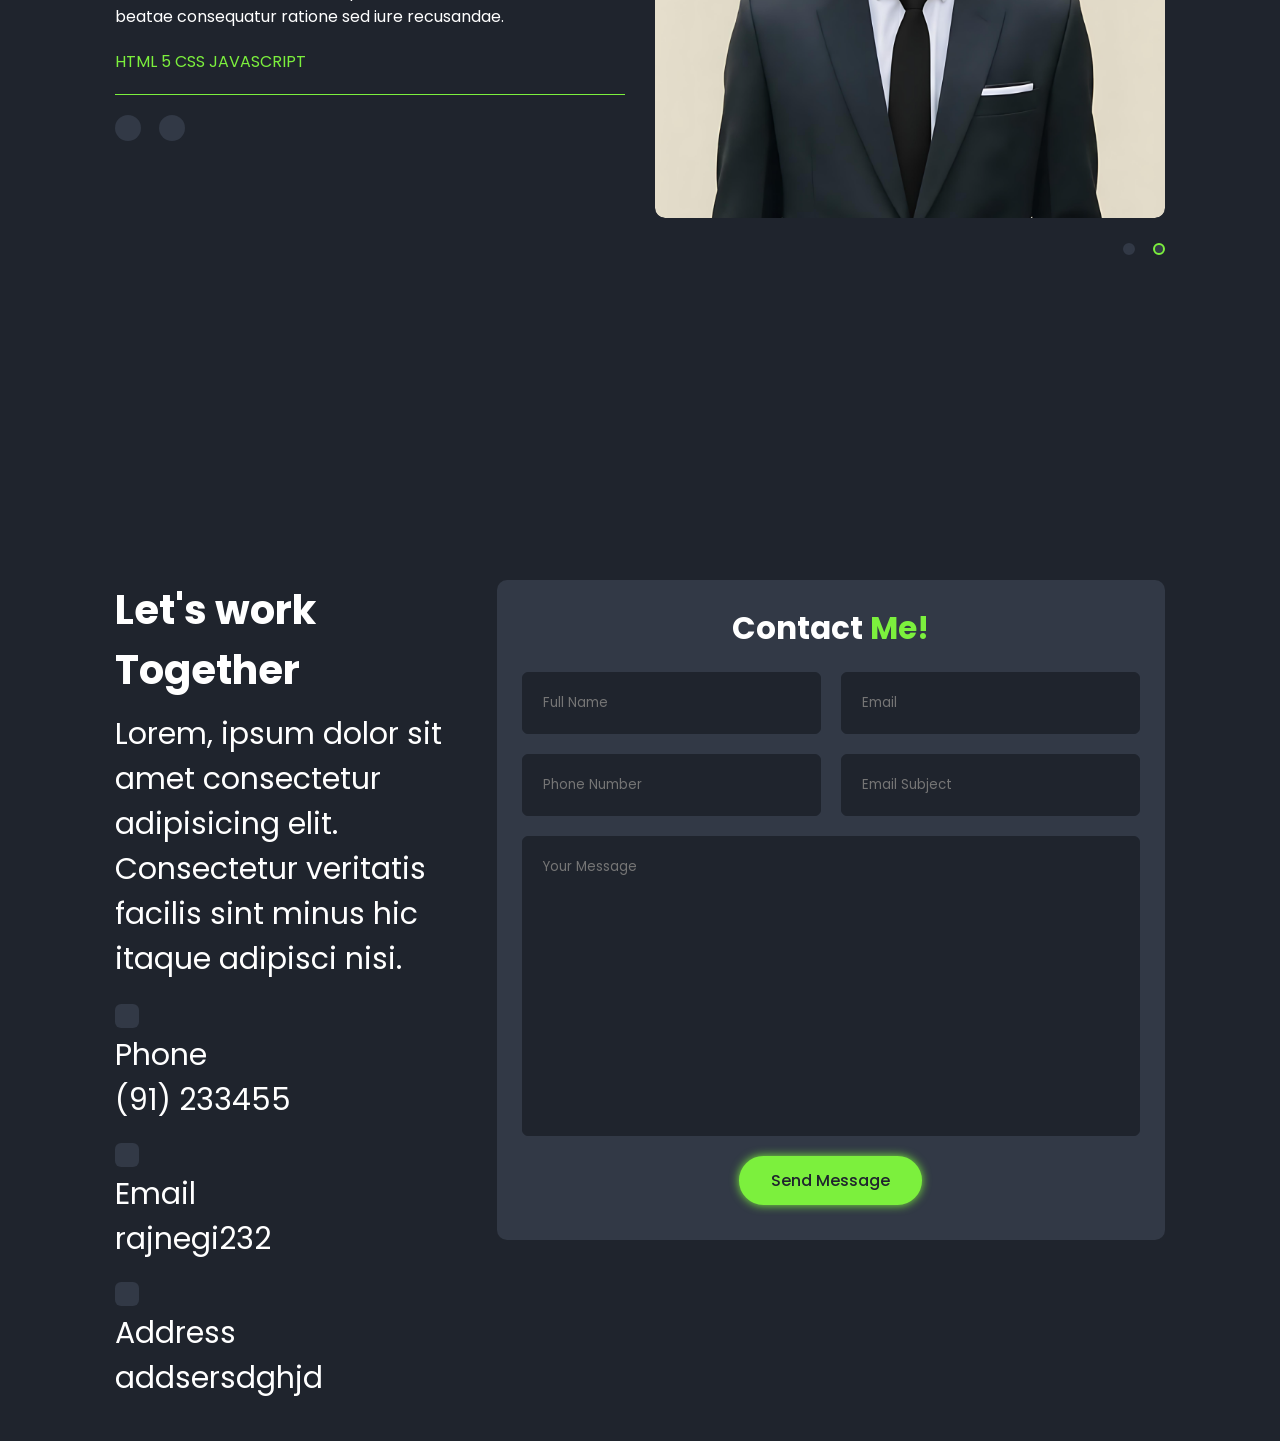
==== commit 67512db5: "fill the my original content" ====
--- a/index.html
+++ b/index.html
@@ -6,8 +6,8 @@
     <title>my portfolio</title>
 
      <!-- boxicons link do link -->
-<link href='https://cdn.boxicons.com/fonts/basic/boxicons.min.css' rel='stylesheet'>
-<link href='https://cdn.boxicons.com/fonts/brands/boxicons-brands.min.css' rel='stylesheet'>
+<link href='https://cdn.boxicons.com/fonts/basic/boxicons.min.css' rel='stylesheet'> <!-- basic font link-->
+<link href='https://cdn.boxicons.com/fonts/brands/boxicons-brands.min.css' rel='stylesheet'><!--advance font link-->
     <link rel="stylesheet" href="style.css">
 </head>
 <body>
@@ -39,9 +39,10 @@
         <span style="--i:1;" data-text="Designer">Designer</span>
         </h2>
         <p>
-         I am a BCA student passionate about Web Development and Programming.
-Currently learning Full Stack Development and building real-world projects.
-I enjoy solving problems and continuously improving my coding skills.
+       Hi, I'm Rajesh Singh, a BCA 2nd year student and aspiring Full Stack Developer.
+I have hands-on knowledge of HTML, CSS, JavaScript, C and C++.
+Currently, I am learning Data Structures & Algorithms using C++ 
+and exploring Backend Development to become a complete developer.
         </p>
         <div class="btn-sci">
             <a href="https://docs.google.com/document/d/1UZRvPr__w-uk2pTC83ibS16uYj1CXEQT/edit?usp=drive_link&ouid=112878065896272320169&rtpof=true&sd=true" class="btn"> Download CV</a>
@@ -72,7 +73,7 @@
           <a href="#"><i class='bx  bx-iframe'  ></i> </a>
           </div>
           <h3>Frontend Development</h3>
-         <p> Lorem ipsum, dolor sit amet consectetur adipisicing elit. Expedita perferendis, aperiam sapiente hic iure necessitatibus possimus molestias incidunt dolor, quia debitis pariatur quibusdam in exercitationem itaque blanditiis suscipit quo at.</p>
+         <p> I build responsive and modern websites using HTML, CSS and JavaScript with clean UI and structured code..</p>
         </div>
 
         <div class="services-box">
@@ -81,7 +82,7 @@
           <a href="#"><i class='bx  bx-arrow-from-right-stroke'></i> </a>
           </div>
           <h3>Responsive Web Design</h3>
-         <p> Lorem ipsum, dolor sit amet consectetur adipisicing elit. Expedita perferendis, aperiam sapiente hic iure necessitatibus possimus molestias incidunt dolor, quia debitis pariatur quibusdam in exercitationem itaque blanditiis suscipit quo at.</p>
+         <p>I design mobile-friendly layouts that work smoothly on all screen sizes.</p>
         </div>
 
         <div class="services-box">
@@ -89,8 +90,8 @@
        <i class='bx  bx-iframe'  ></i> 
           <a href="#"><i class='bx  bx-arrow-from-right-stroke'></i> </a>
           </div>
-          <h3>JavaScript Projects</h3>
-         <p> Lorem ipsum, dolor sit amet consectetur adipisicing elit. Expedita perferendis, aperiam sapiente hic iure necessitatibus possimus molestias incidunt dolor, quia debitis pariatur quibusdam in exercitationem itaque blanditiis suscipit quo at.</p>
+          <h3>Programming in C/C++</h3>
+         <p>I write structured programs and solve logical problems using C and C++.</p>
         </div>
 
         <div class="services-box">
@@ -98,8 +99,8 @@
        <i class='bx  bx-iframe'  ></i> 
           <a href="#"><i class='bx  bx-arrow-from-right-stroke'></i> </a>
           </div>
-          <h3>UI Design Practice</h3>
-         <p> Lorem ipsum, dolor sit amet consectetur adipisicing elit. Expedita perferendis, aperiam sapiente hic iure necessitatibus possimus molestias incidunt dolor, quia debitis pariatur quibusdam in exercitationem itaque blanditiis suscipit quo at.</p>
+          <h3>Data Structures Practice</h3>
+         <p> Practicing DSA concepts to improve efficiency and logical thinking.</p>
         </div>
 
         <div class="services-box">
@@ -108,8 +109,8 @@
           <a href="#"><i class='bx  bx-arrow-from-right-stroke'></i> </a>
           </div>
           <h3>Basic Backend Learning</h3>
-         <p> Lorem ipsum, dolor sit amet consectetur adipisicing elit. Expedita perferendis, aperiam sapiente hic iure necessitatibus possimus molestias incidunt dolor, quia debitis pariatur quibusdam in exercitationem itaque blanditiis suscipit quo at.</p>
-        </div>
+<p>Currently learning backend development to build complete web applications.      </p>
+  </div>
 
         <!-- change the contain and iconnnn -->
 
@@ -122,8 +123,12 @@
   <div class="resume-container">
     <div class="resume-box">
       <h2> Why Hire Me?</h2>
-      <p class="desc">Lorem ipsum dolor, sit amet consectetur adipisicing elit. Amet quidem debitis dolorem ratione consectetur esse dolore earum consequatur voluptatibus, quibusdam eaque commodi impedit illo iure minima consequuntur expedita molestias blanditiis.</p>
-    <button class="resume-btn active"> Experience</button>
+      <p class="desc">I have strong programming fundamentals and a problem-solving mindset.
+I write clean, structured code and continuously improve my skills through
+practice and real projects.
+As a dedicated learner, I adapt quickly to new technologies and
+stay committed to delivering quality work.</p>
+    <button class="resume-btn"> Experience</button>
     <button class="resume-btn"> Education</button>
     <button class="resume-btn">Skill </button>
     <button class="resume-btn"> About us</button>
@@ -133,120 +138,130 @@
         <h2 class="heading"> My <span>Experience</span></h2>
         <p>Lorem ipsum dolor sit amet consectetur, adipisicing elit. Libero doloribus provident enim quod, nihil earum distinctio placeat quasi accusamus obcaecati nam molestiae doloremque ut pariatur inventore, necessitatibus sint commodi! Quae!</p>
        <div class="resume-list">
-        <div class="resume-item">
-          <p class="year"> 2023-present</p>
-          <h3>Frontend Developer</h3>
-          <p class="company"> Abc corp</p>
-          <p>Lorem ipsum dolor sit amet consectetur adipisicing elit. Numquam consectetur consequuntur non ea ullam dolorum corrupti sunt nostrum ipsum, sequi molestiae rem corporis minima atque explicabo sapiente quisquam error placeat?</p>
-        </div>
-
-         <div class="resume-item">
-          <p class="year"> 2022-2023</p>
-          <h3>backend Developer</h3>
-          <p class="company"> bca corp</p>
-          <p>Lorem ipsum dolor sit amet consectetur adipisicing elit. Numquam consectetur consequuntur non ea ullam dolorum corrupti sunt nostrum ipsum, sequi molestiae rem corporis minima atque explicabo sapiente quisquam error placeat?</p>
-        </div>
-       
-         <div class="resume-item">
-          <p class="year"> 2021-2022</p>
-          <h3>Full stackDeveloper</h3>
-          <p class="company"> Abc corp</p>
-          <p>Lorem ipsum dolor sit amet consectetur adipisicing elit. Numquam consectetur consequuntur non ea ullam dolorum corrupti sunt nostrum ipsum, sequi molestiae rem corporis minima atque explicabo sapiente quisquam error placeat?</p>
-        </div>
-
-         <div class="resume-item">
-          <p class="year"> 2020-2021</p>
-          <h3>Frontend Developer</h3>
-          <p class="company"> Abc corp</p>
-          <p>Lorem ipsum dolor sit amet consectetur adipisicing elit. Numquam consectetur consequuntur non ea ullam dolorum corrupti sunt nostrum ipsum, sequi molestiae rem corporis minima atque explicabo sapiente quisquam error placeat?</p>
-        </div>
-        <!--change karo test koo-->
-       </div>
+
+  <div class="resume-item">
+    <p class="year">2024 - Present</p>
+    <h3>Full Stack Development Learning</h3>
+    <p class="company">Self Learning</p>
+    <p>
+      Building responsive websites using HTML, CSS and JavaScript.
+      Exploring backend development concepts and project building.
+    </p>
+  </div>
+
+  <div class="resume-item">
+    <p class="year">2023 - Present</p>
+    <h3>Data Structures & Algorithms</h3>
+    <p class="company">C++ Practice</p>
+    <p>
+      Practicing arrays, recursion, sorting, searching and logical problem solving.
+    </p>
+  </div>
+
+  <div class="resume-item">
+    <p class="year">2022 - Present</p>
+    <h3>Programming Fundamentals</h3>
+    <p class="company">C & C++</p>
+    <p>
+      Developed structured programming skills and strong logical thinking ability.
+    </p>
+  </div>
+
+</div>
       </div>
       <div class="resume-detail Education">
         <h2 class="heading"> My <span>Education</span></h2>
-        <p class="desc">Lorem ipsum dolor sit amet consectetur, adipisicing elit. Libero doloribus provident enim quod, nihil earum distinctio placeat quasi accusamus obcaecati nam molestiae doloremque ut pariatur inventore, necessitatibus sint commodi! Quae!</p>
-        <div class="resume-list">
-          <div class="resume-item">
-            <p class="year"> 20224</p>
-            <h3>programing course</h3>
-            <p class="company"> online course</p>
-            <p>Lorem ipsum dolor sit amet consectetur adipisicing elit. Voluptate, corporis laboriosam? Deserunt veritatis optio sint maiores, dicta cum magnam numquam rerum voluptatibus sunt temporibus iure quibusdam corrupti. Quo, fugiat eos!
-            </p>
-
-          </div>
-           <div class="resume-item">
-            <p class="year"> 2024-1025</p>
-            <h3>programing </h3>
-            <p class="company">  course</p>
-            <p>Lorem ipsum dolor sit amet consectetur adipisicing elit. Voluptate, corporis laboriosam? Deserunt veritatis optio sint maiores, dicta cum magnam numquam rerum voluptatibus sunt temporibus iure quibusdam corrupti. Quo, fugiat eos!
-            </p>
-            
-          </div>
-           <div class="resume-item">
-            <p class="year"> 20224</p>
-            <h3>programing course</h3>
-            <p class="company"> online course</p>
-            <p>Lorem ipsum dolor sit amet consectetur adipisicing elit. Voluptate, corporis laboriosam? Deserunt veritatis optio sint maiores, dicta cum magnam numquam rerum voluptatibus sunt temporibus iure quibusdam corrupti. Quo, fugiat eos!
-            </p>
-            
-          </div>
-           <div class="resume-item">
-            <p class="year"> 20224</p>
-            <h3>programing course</h3>
-            <p class="company"> online course</p>
-            <p>Lorem ipsum dolor sit amet consectetur adipisicing elit. Voluptate, corporis laboriosam? Deserunt veritatis optio sint maiores, dicta cum magnam numquam rerum voluptatibus sunt temporibus iure quibusdam corrupti. Quo, fugiat eos!
-            </p>
-            
-          </div>
-           <div class="resume-item">
-            <p class="year"> 2022-2023</p>
-            <h3>programing course</h3>
-            <p class="company"> online course</p>
-            <p>Lorem ipsum dolor sit amet consectetur adipisicing elit. Voluptate, corporis laboriosam? Deserunt veritatis optio sint maiores, dicta cum magnam numquam rerum voluptatibus sunt temporibus iure quibusdam corrupti. Quo, fugiat eos!
-            </p>
-            
-          </div>
-        </div>
+        <p class="desc">I am currently pursuing Bachelor of Computer Applications (BCA),
+where I am building strong foundations in programming,
+web development and computer science concepts.
+My academic journey is helping me improve logical thinking,
+technical knowledge and practical development skills.</p>
+<div class="resume-list">
+
+  <div class="resume-item">
+    <p class="year">2023 - 2026</p>
+    <h3>Bachelor of Computer Applications (BCA)</h3>
+    <p class="company">Currently in 2nd Year</p>
+    <p>
+      Learning core subjects like Programming, Data Structures, 
+      Web Development and Computer Fundamentals. 
+      Actively improving coding and problem-solving skills through practice and projects.
+    </p>
+  </div>
+
+  <div class="resume-item">
+    <p class="year">2022</p>
+    <h3>12th Standard (Commerce with Maths)</h3>
+    <p class="company">Completed</p>
+    <p>
+      Built a strong foundation in Mathematics and logical thinking,
+      which helps in programming and analytical problem solving.
+    </p>
+  </div>
+
+  <div class="resume-item">
+    <p class="year">2020</p>
+    <h3>10th Standard</h3>
+    <p class="company">Completed</p>
+    <p>
+      Developed interest in computers and technology,
+      which motivated me to pursue a career in the IT field.
+    </p>
+  </div>
+
+</div>
       </div>
       <div class="resume-detail skill">
         <h2 class="heading"> My <span>Skill</span></h2>
-        <p class="desc">Lorem ipsum dolor sit amet consectetur, adipisicing elit. Libero doloribus provident enim quod, nihil earum distinctio placeat quasi accusamus obcaecati nam molestiae doloremque ut pariatur inventore, necessitatibus sint commodi! Quae!</p>
+        <p class="desc">I have practical knowledge of frontend development and programming.
+I focus on writing clean code and continuously improving my
+problem-solving abilities through regular practice.</p>
           <div class="resume-list">
-            <div class="resume-item">
-           <i class='bx bxl-html5'></i> 
-              <span> HTML 5</span>
-            </div>
-            <div class="resume-item">
-              <i class=' bx bxl-css3'></i> 
-              <span>CSS </span>
-            </div>
-            <div class="resume-item">
-              <i class=' bx bxl-css3'></i> 
-              <span> JAVA SCRIPT </span>
-            </div>
-            <div class="resume-item">
-              <i class=' bx bxl-css3'></i> 
-              <span>C </span>
-            </div>
-            <div class="resume-item">
-              <i class=' bx bxl-css3'></i> 
-              <span>C++</span>
-            </div>
-            <div class="resume-item">
-            <i class=' bx bxl-css3'></i> 
-              <span>DSA WITH C </span>
-            </div>
-            <div class="resume-item">
-              <i class=' bx bxl-css3'></i> 
-              <span>534535</span>
-            </div>
-          </div>
+
+  <div class="resume-item">
+    <i class='bx bxl-html5'></i>
+    <span>HTML</span>
+  </div>
+
+  <div class="resume-item">
+    <i class='bx bxl-css3'></i>
+    <span>CSS</span>
+  </div>
+
+  <div class="resume-item">
+    <i class='bx bxl-javascript'></i>
+    <span>JavaScript</span>
+  </div>
+
+  <div class="resume-item">
+    <i class='bx bx-code'></i>
+    <span>C</span>
+  </div>
+
+  <div class="resume-item">
+    <i class='bx bx-code-alt'></i>
+    <span>C++</span>
+  </div>
+
+  <div class="resume-item">
+    <i class='bx bx-data'></i>
+    <span>Data Structures (Learning)</span>
+  </div>
+
+  <div class="resume-item">
+    <i class='bx bx-server'></i>
+    <span>Backend Development (Learning)</span>
+  </div>
+
+</div>
           <!--icon lga html css wale usi se or content change it-->
       </div>
       <div class="resume-detail About">
         <h2 class="heading"> About <span>Me</span></h2>
-        <p class="desc">Lorem ipsum dolor sit amet consectetur, adipisicing elit. Libero doloribus provident enim quod, nihil earum distinctio placeat quasi accusamus obcaecati nam molestiae doloremque ut pariatur inventore, necessitatibus sint commodi! Quae!</p>
+        <p class="desc">I am Rajesh Singh, a BCA 2nd year student and aspiring Full Stack Developer.
+I have practical knowledge of HTML, CSS, JavaScript, C and C++.
+Currently improving my DSA skills using C++ and learning backend development
+to become a complete software developer.</p>
         <div class="resume-list">
           <div class="resume-item">
             <p> Name<span> Rajesh Singh</span></p>
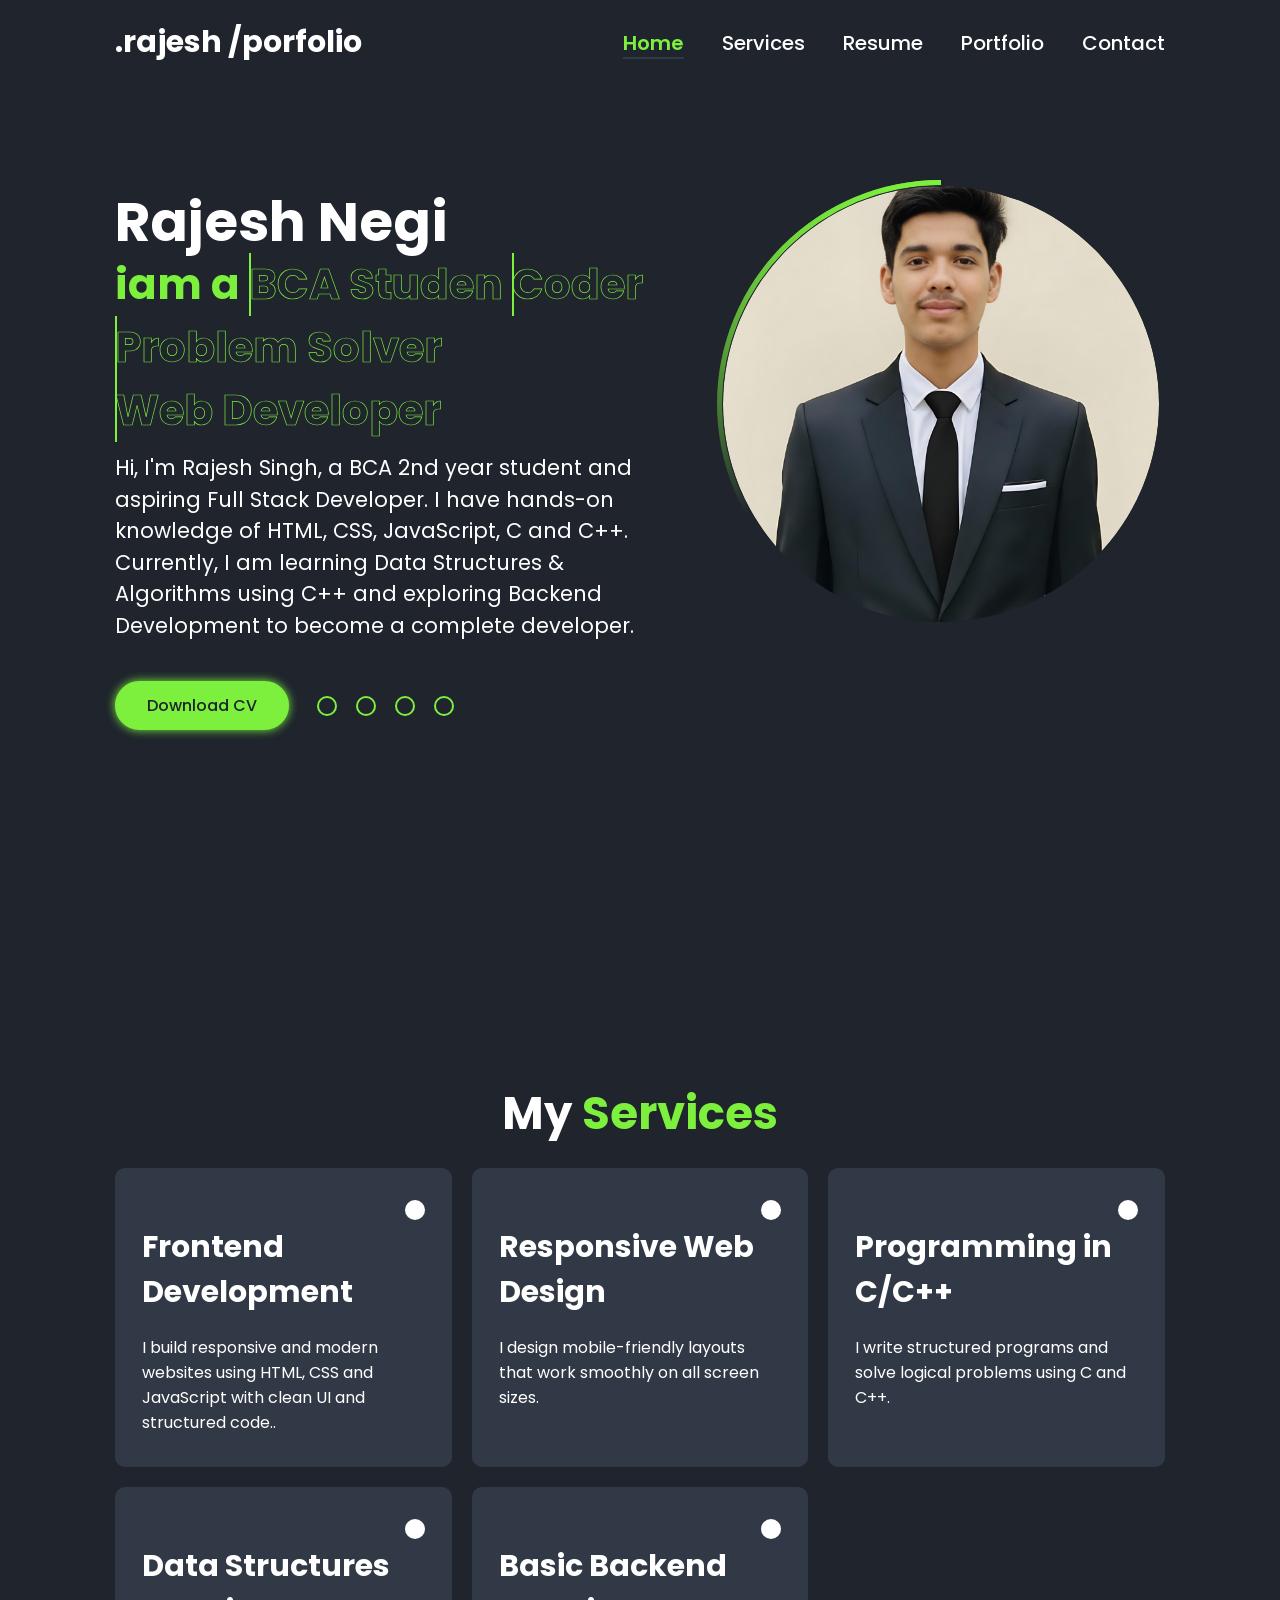
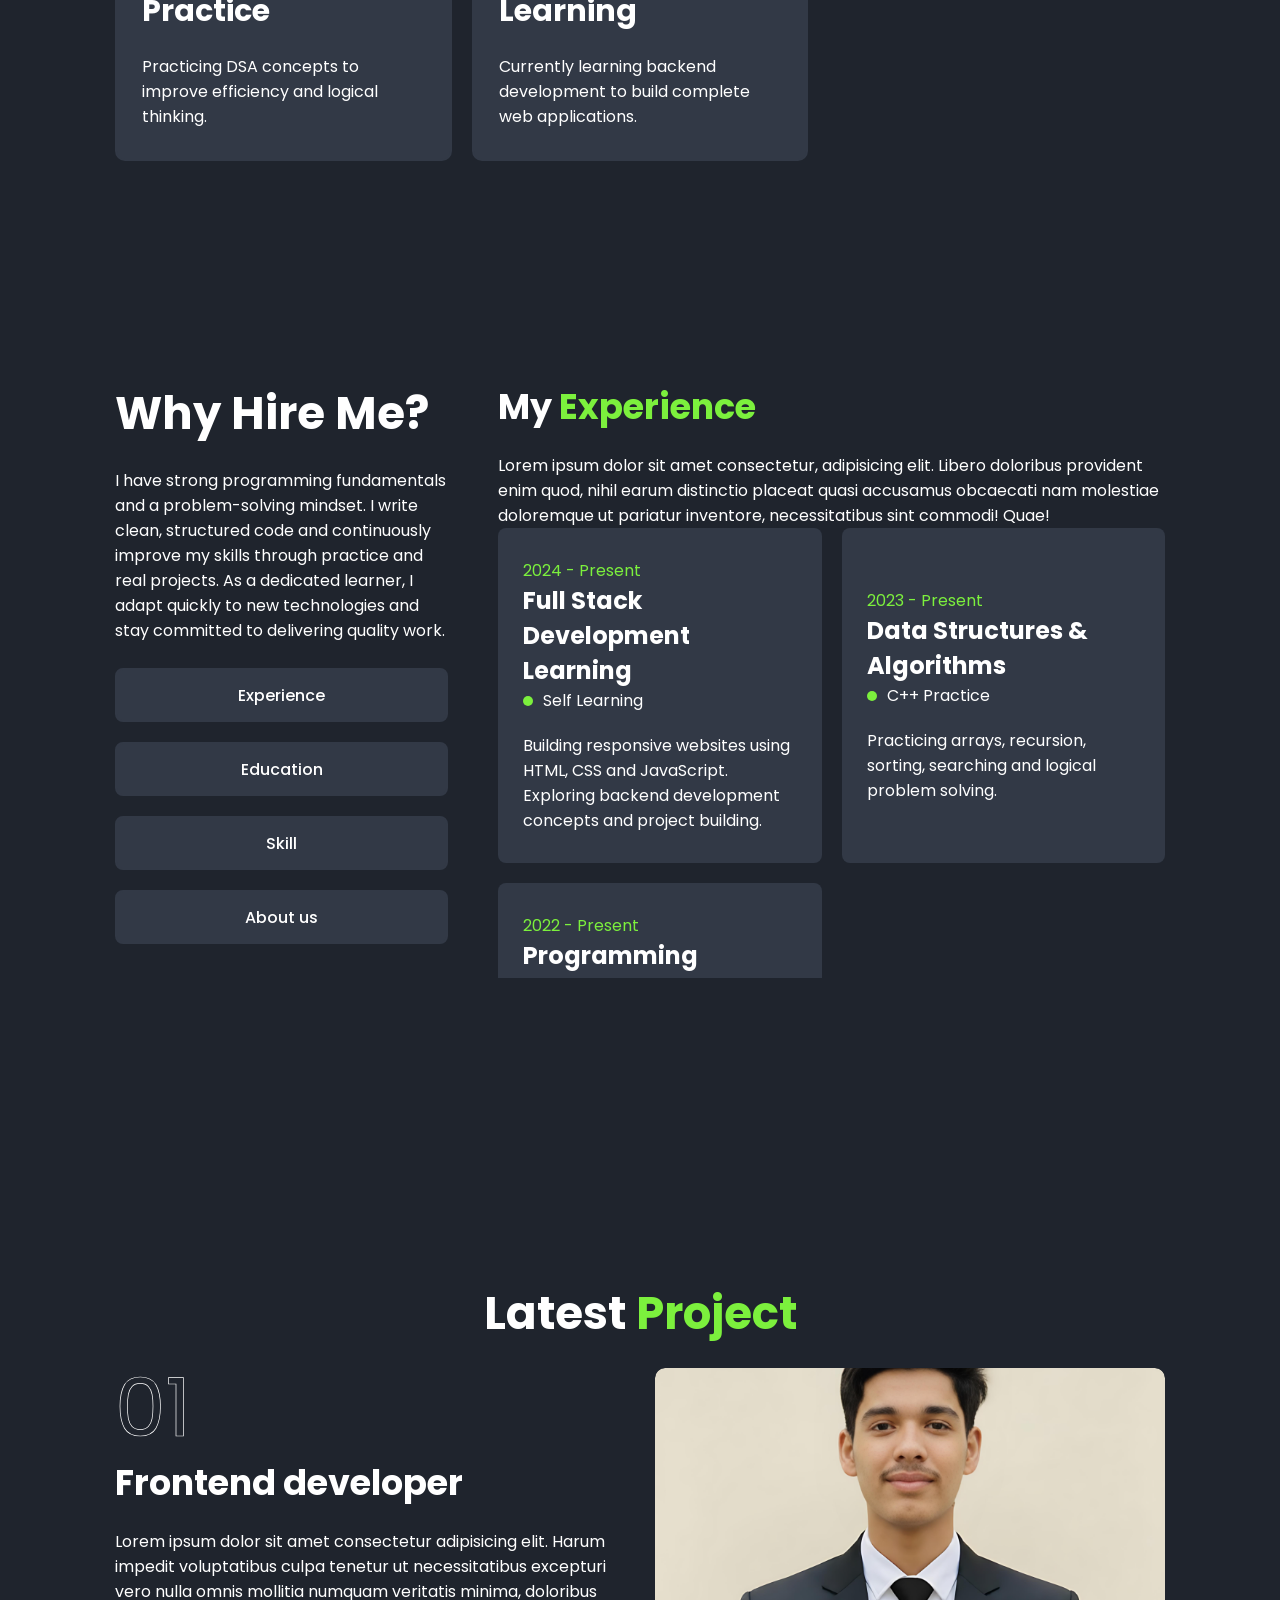
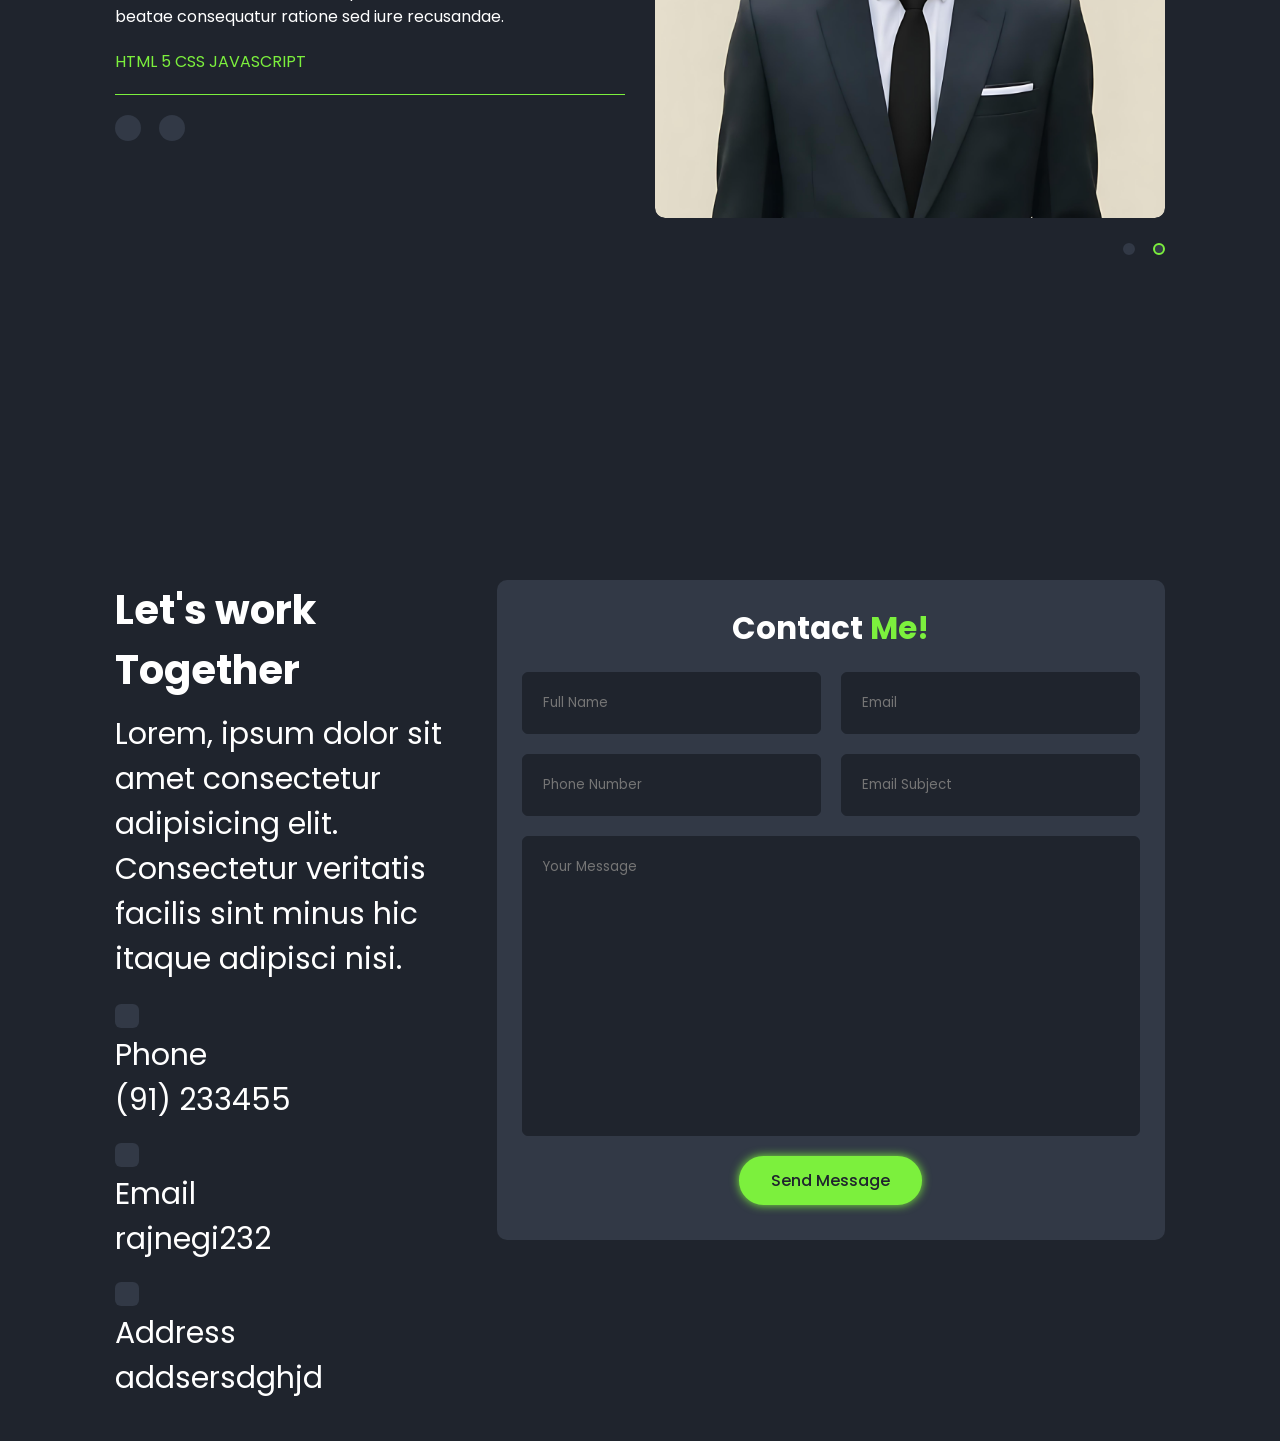
==== commit 57ae1b6e: "fixed icon and detail" ====
--- a/index.html
+++ b/index.html
@@ -26,17 +26,15 @@
   </header>
     
 
-
-
   <!-- home section  -->
   <section id="home" class="home">
     <div class="home-detail">
         <h1>Rajesh Negi</h1>
         <h2>iam a 
-        <span style="--i:4;" data-text="Coder">Coder</span>
-        <span style="--i:3;" data-text="Youtuber">Youtuber</span>
-        <span style="--i:2;" data-text="Bloger">Bloger</span>
-        <span style="--i:1;" data-text="Designer">Designer</span>
+        <span style="--i:4;" data-text="BCA Studen">BCA Studen</span>
+        <span style="--i:3;" data-text="Coder">Coder</span>
+        <span style="--i:2;" data-text="Problem Solver">Problem Solver</span>
+        <span style="--i:1;" data-text="Web Developer">Web Developer</span>
         </h2>
         <p>
        Hi, I'm Rajesh Singh, a BCA 2nd year student and aspiring Full Stack Developer.
@@ -219,22 +217,22 @@
           <div class="resume-list">
 
   <div class="resume-item">
-    <i class='bx bxl-html5'></i>
+    <i class="bxl bx-html5"></i>
     <span>HTML</span>
   </div>
 
   <div class="resume-item">
-    <i class='bx bxl-css3'></i>
+    <i class="bxl bx-css3"></i>
     <span>CSS</span>
   </div>
 
   <div class="resume-item">
-    <i class='bx bxl-javascript'></i>
+    <i class="bxl bx-javascript"></i>
     <span>JavaScript</span>
   </div>
 
   <div class="resume-item">
-    <i class='bx bx-code'></i>
+    <i class="bxl bx-c"></i>
     <span>C</span>
   </div>
 
@@ -244,12 +242,12 @@
   </div>
 
   <div class="resume-item">
-    <i class='bx bx-data'></i>
+      <i class='bx bx-code-alt'></i>
     <span>Data Structures (Learning)</span>
   </div>
 
   <div class="resume-item">
-    <i class='bx bx-server'></i>
+    <i class="bxl bx-nodejs"></i>
     <span>Backend Development (Learning)</span>
   </div>
 
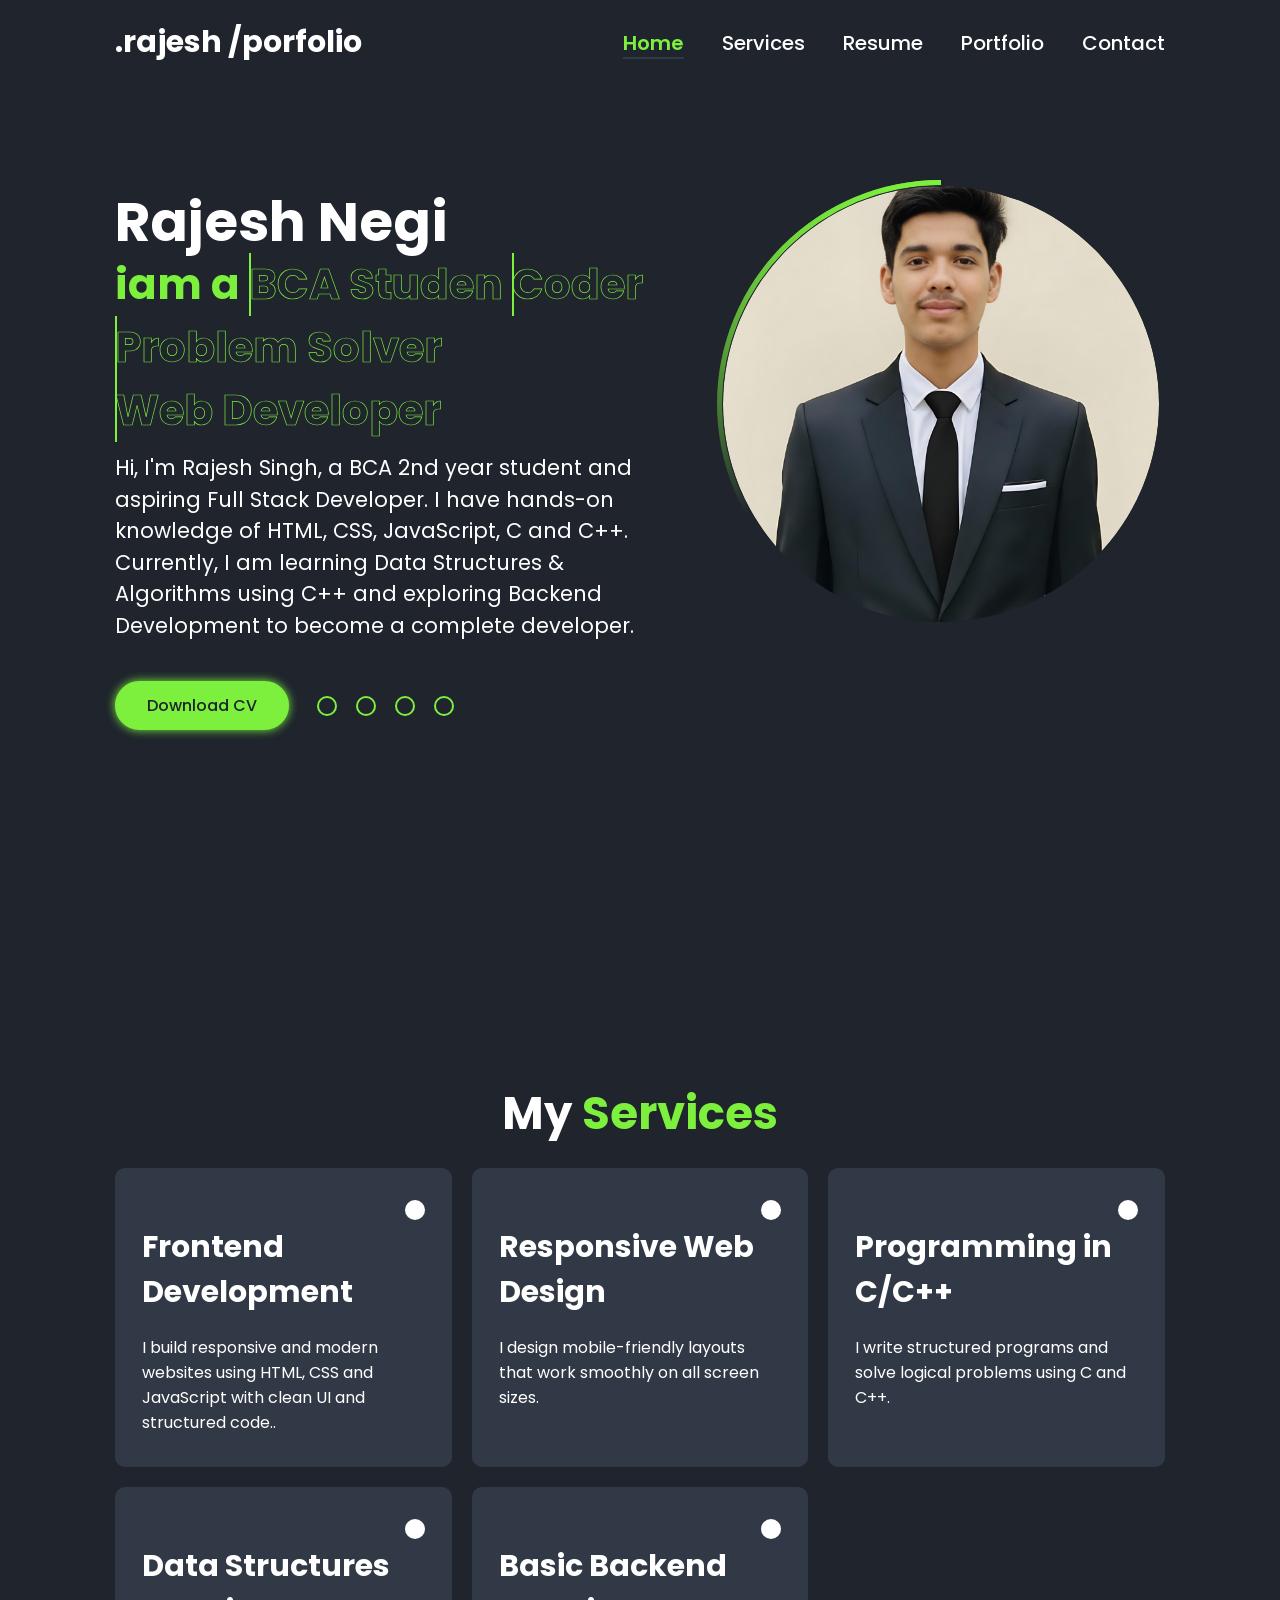
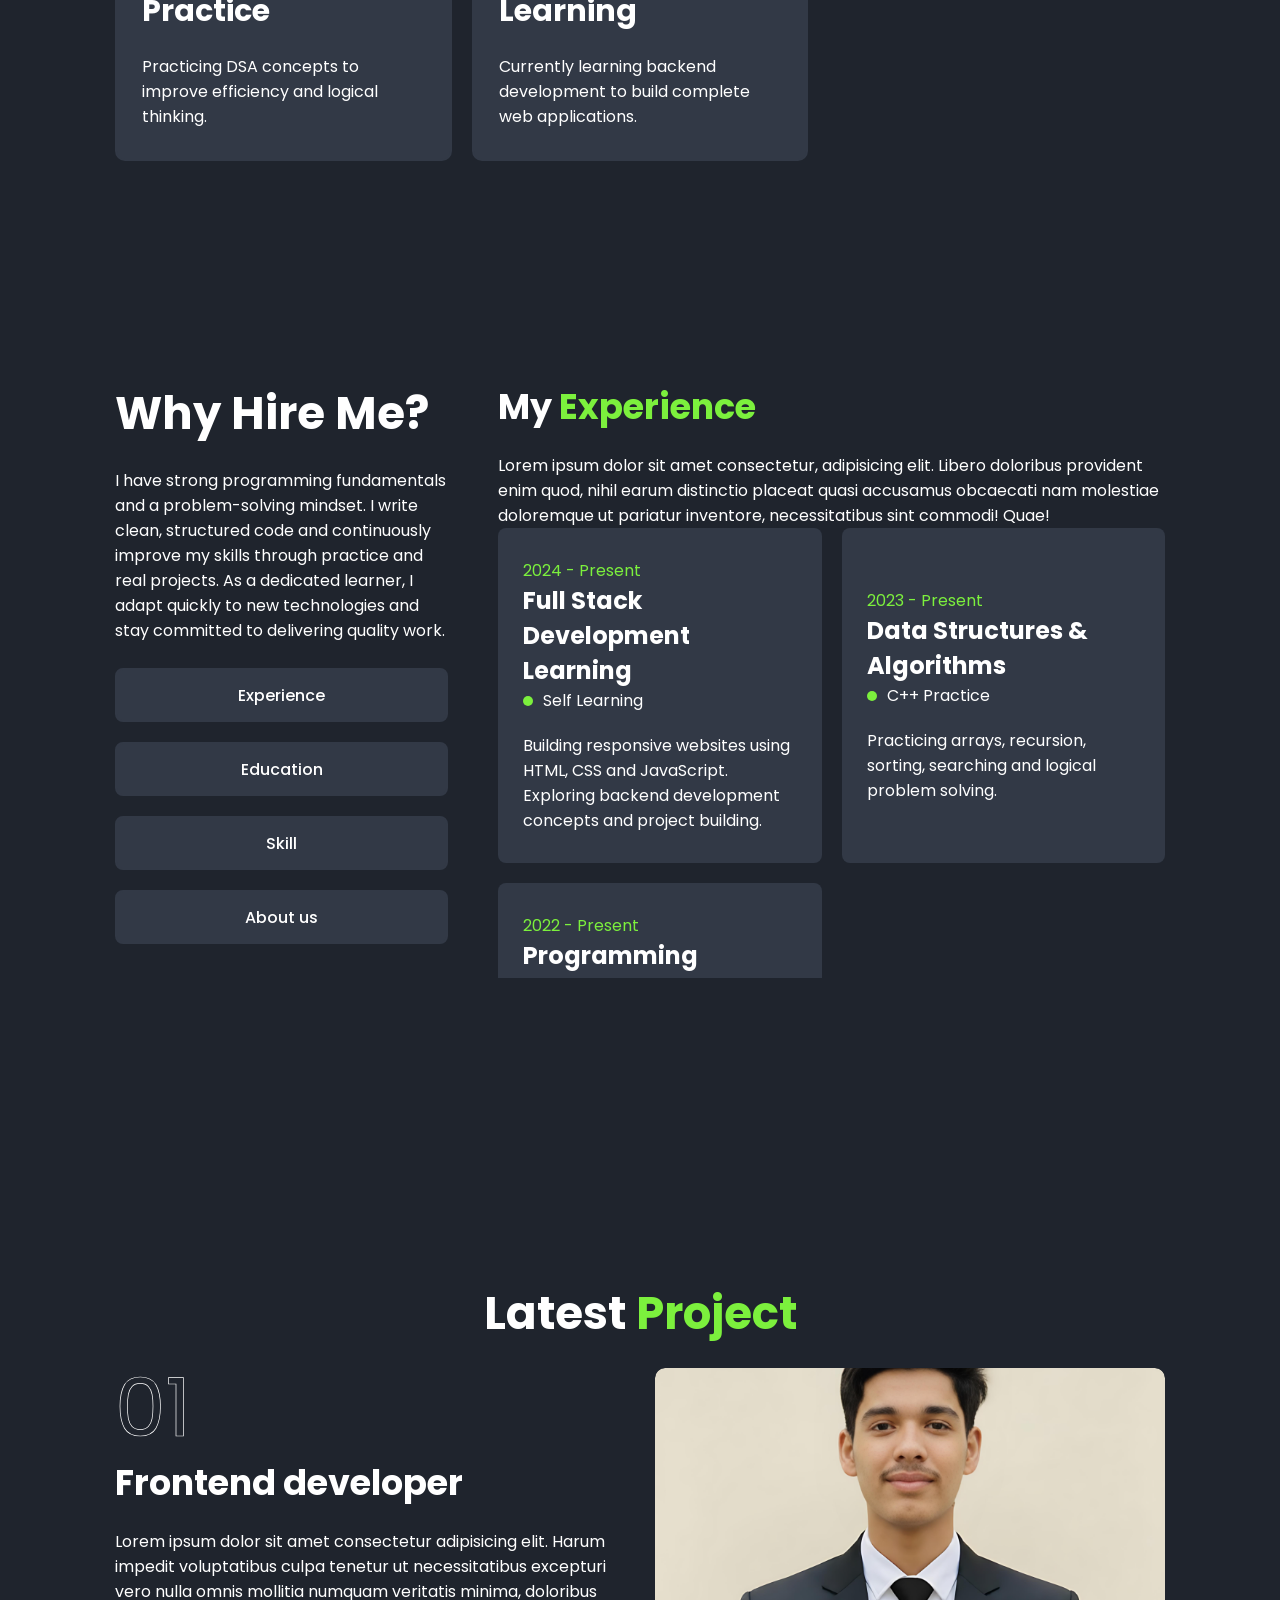
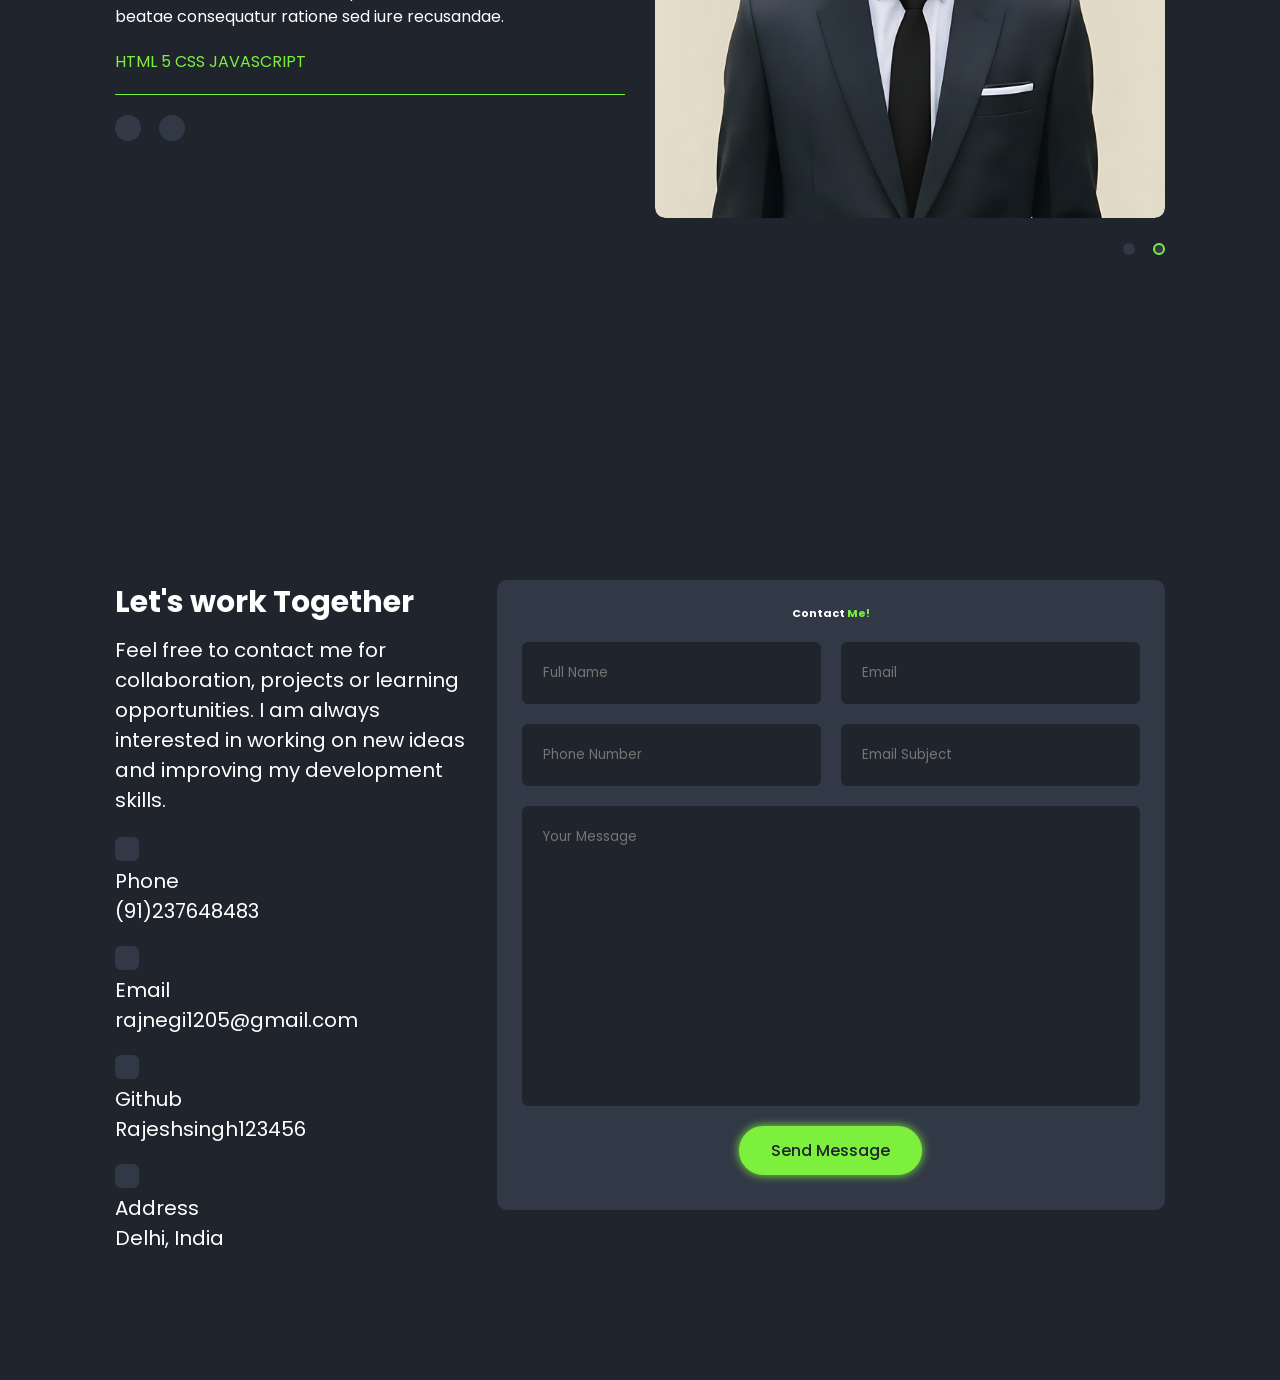
==== commit 494dbcbb: "fill contact detail and change some style" ====
--- a/index.html
+++ b/index.html
@@ -436,12 +436,13 @@
    <div class="contact-container">
     <div class="contact-box">
       <h2>Let's work Together</h2>
-      <p class="desc">Lorem, ipsum dolor sit amet consectetur adipisicing elit. Consectetur veritatis facilis sint minus hic itaque adipisci nisi.</p>
+      <p class="desc">Feel free to contact me for collaboration, projects or learning opportunities. 
+I am always interested in working on new ideas and improving my development skills.</p>
         <div class="contact-detail">
           <div class="detail">
             <i class='bx  bx-phone'  ></i> 
             <p>Phone</p>
-            <p>(91) 233455</p>
+            <p>(91)237648483</p>
           </div>
         </div>
 
@@ -449,7 +450,15 @@
           <div class="detail">
             <i class='bx  bx-mail-open'  ></i> 
             <p>Email</p>
-            <p>rajnegi232</p>
+            <p>rajnegi1205@gmail.com</p>
+          </div>
+        </div>
+
+        <div class="contact-detail">
+          <div class="detail">
+            <i class="bxl bx-github" ></i> 
+            <p>Github </p>
+            <p>Rajeshsingh123456</p>
           </div>
         </div>
        
@@ -457,7 +466,7 @@
           <div class="detail">
             <i class='bx  bx-location-blank'  ></i> 
             <p>Address </p>
-            <p>addsersdghjd</p>
+            <p> Delhi, India</p>
           </div>
         </div>
         
--- a/style.css
+++ b/style.css
@@ -616,13 +616,13 @@
       align-self: center;
 }
 .contact-box h2{
-    font-size: 4rem;
+    font-size: 3rem;
 }
 .contact-box p{
-    font-size: 3rem;
+    font-size: 2rem;
 }
 .contact-box .desc{
-    margin: 1.2rem 0 2.2rem ;
+    margin: 1rem 0 2.2rem ;
 
 }
 
@@ -638,7 +638,7 @@
     color: var(--main-color);
     font-size: 2.2rem;
     padding: 1.2rem;
-    border-radius: .6rem;
+    border-radius: 0.6rem;
     margin-right: 1.6rem;
 }
 
@@ -656,7 +656,7 @@
 }
 
 .contact-box .heading{
-    font-size: 3.1rem;
+    font-size: 1.1rem;
 }
 
 .contact-box .field-box{
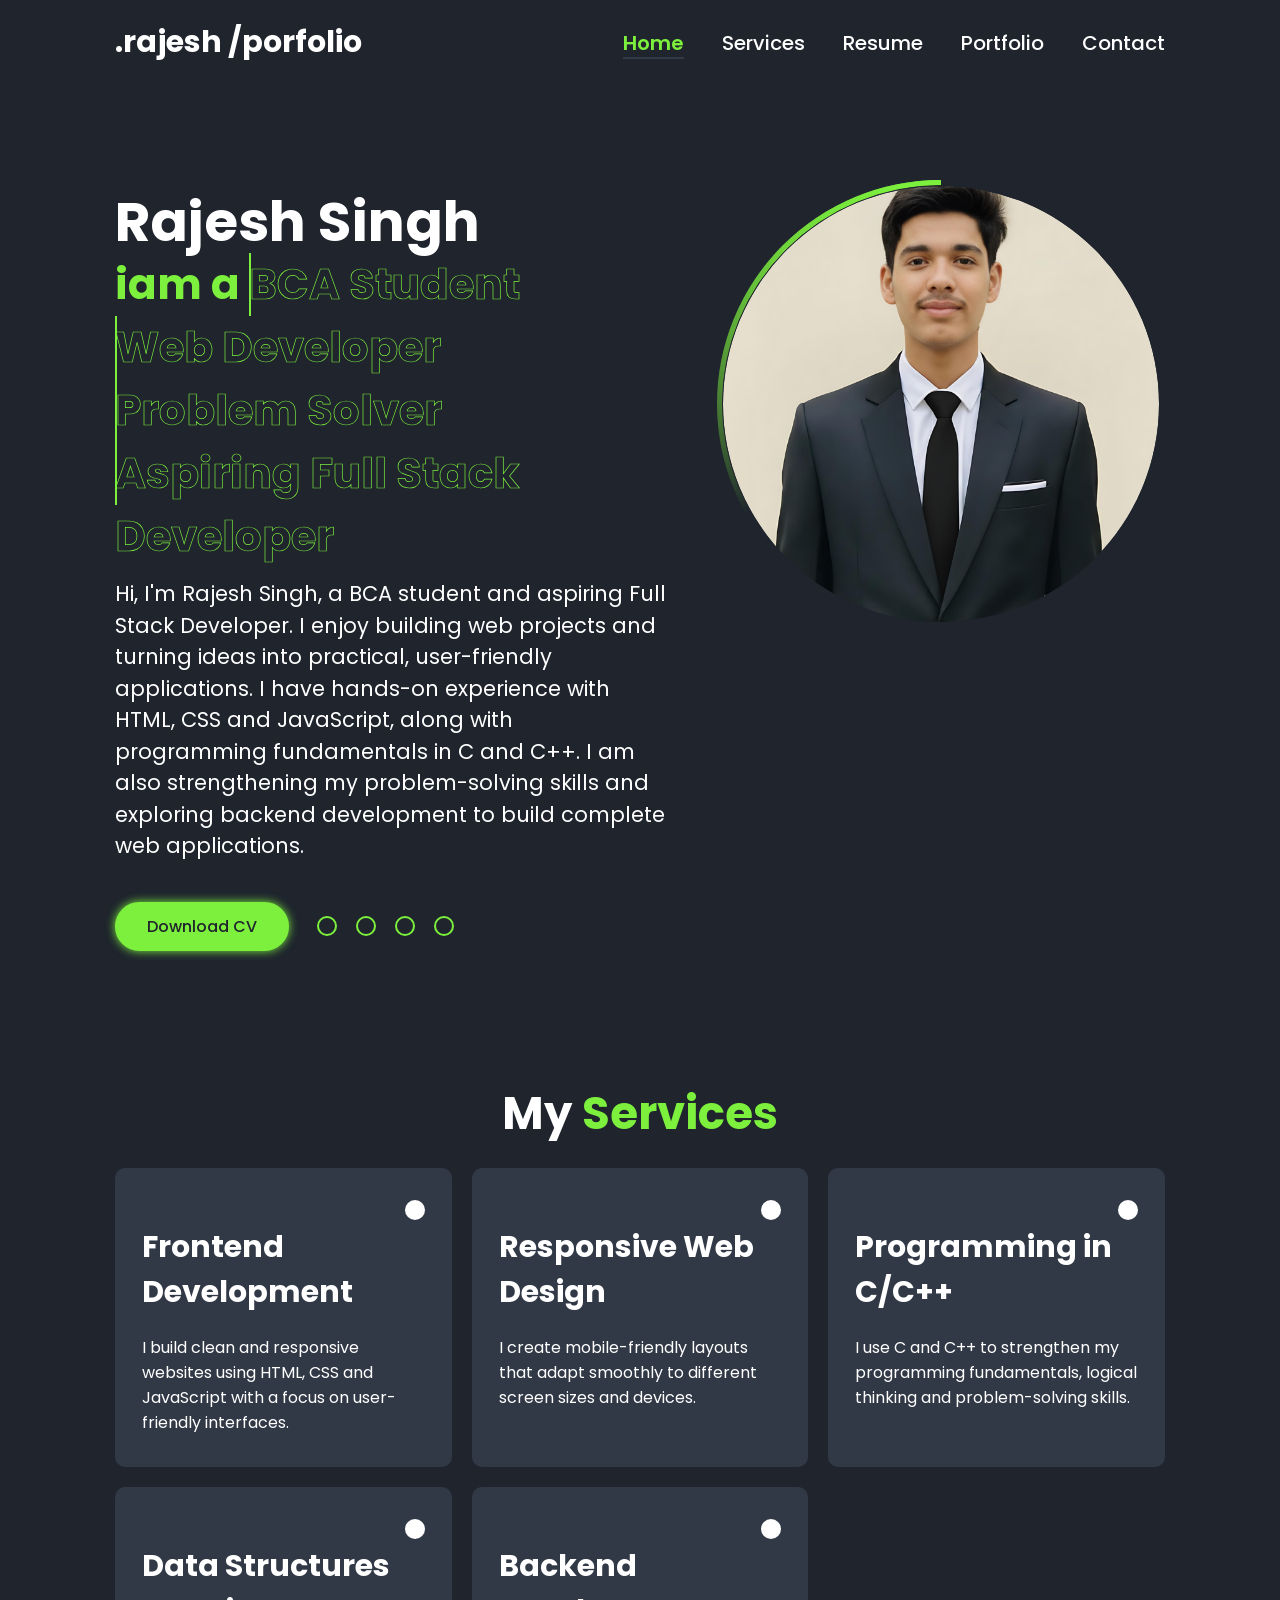
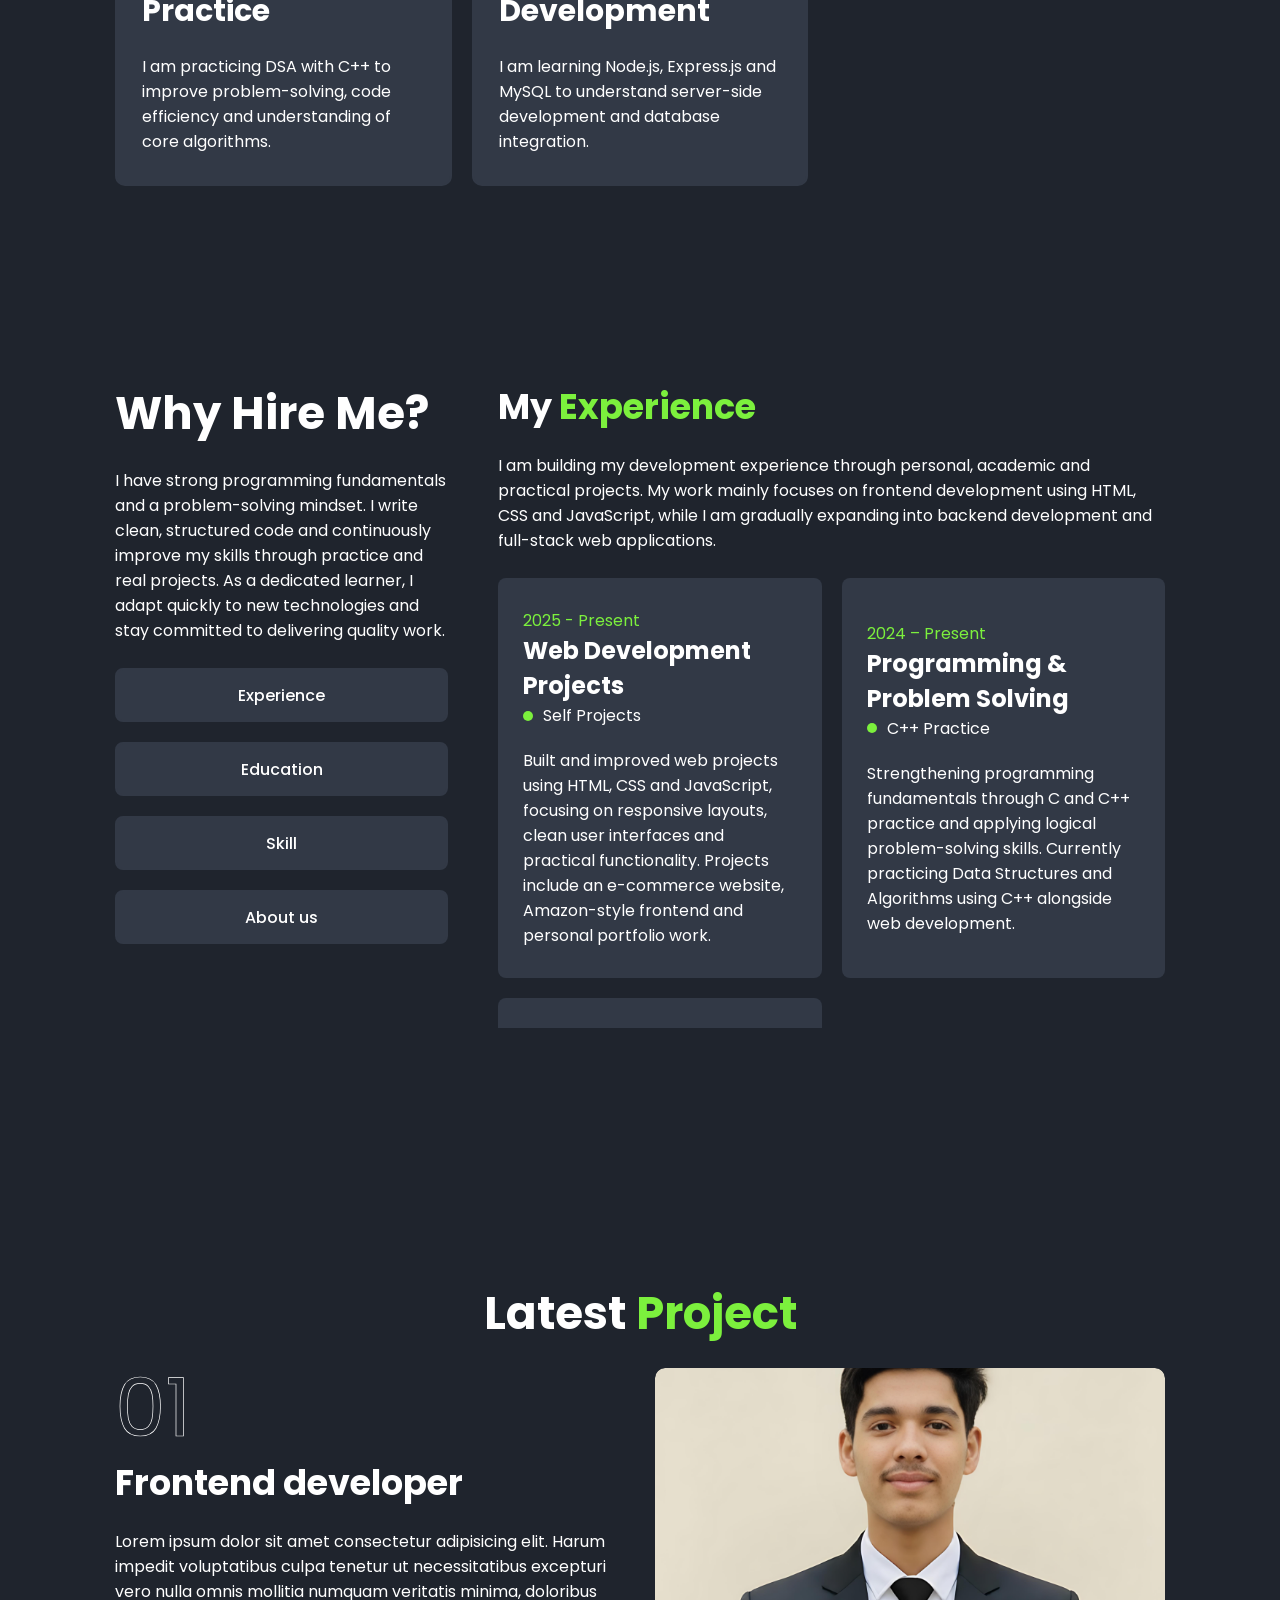
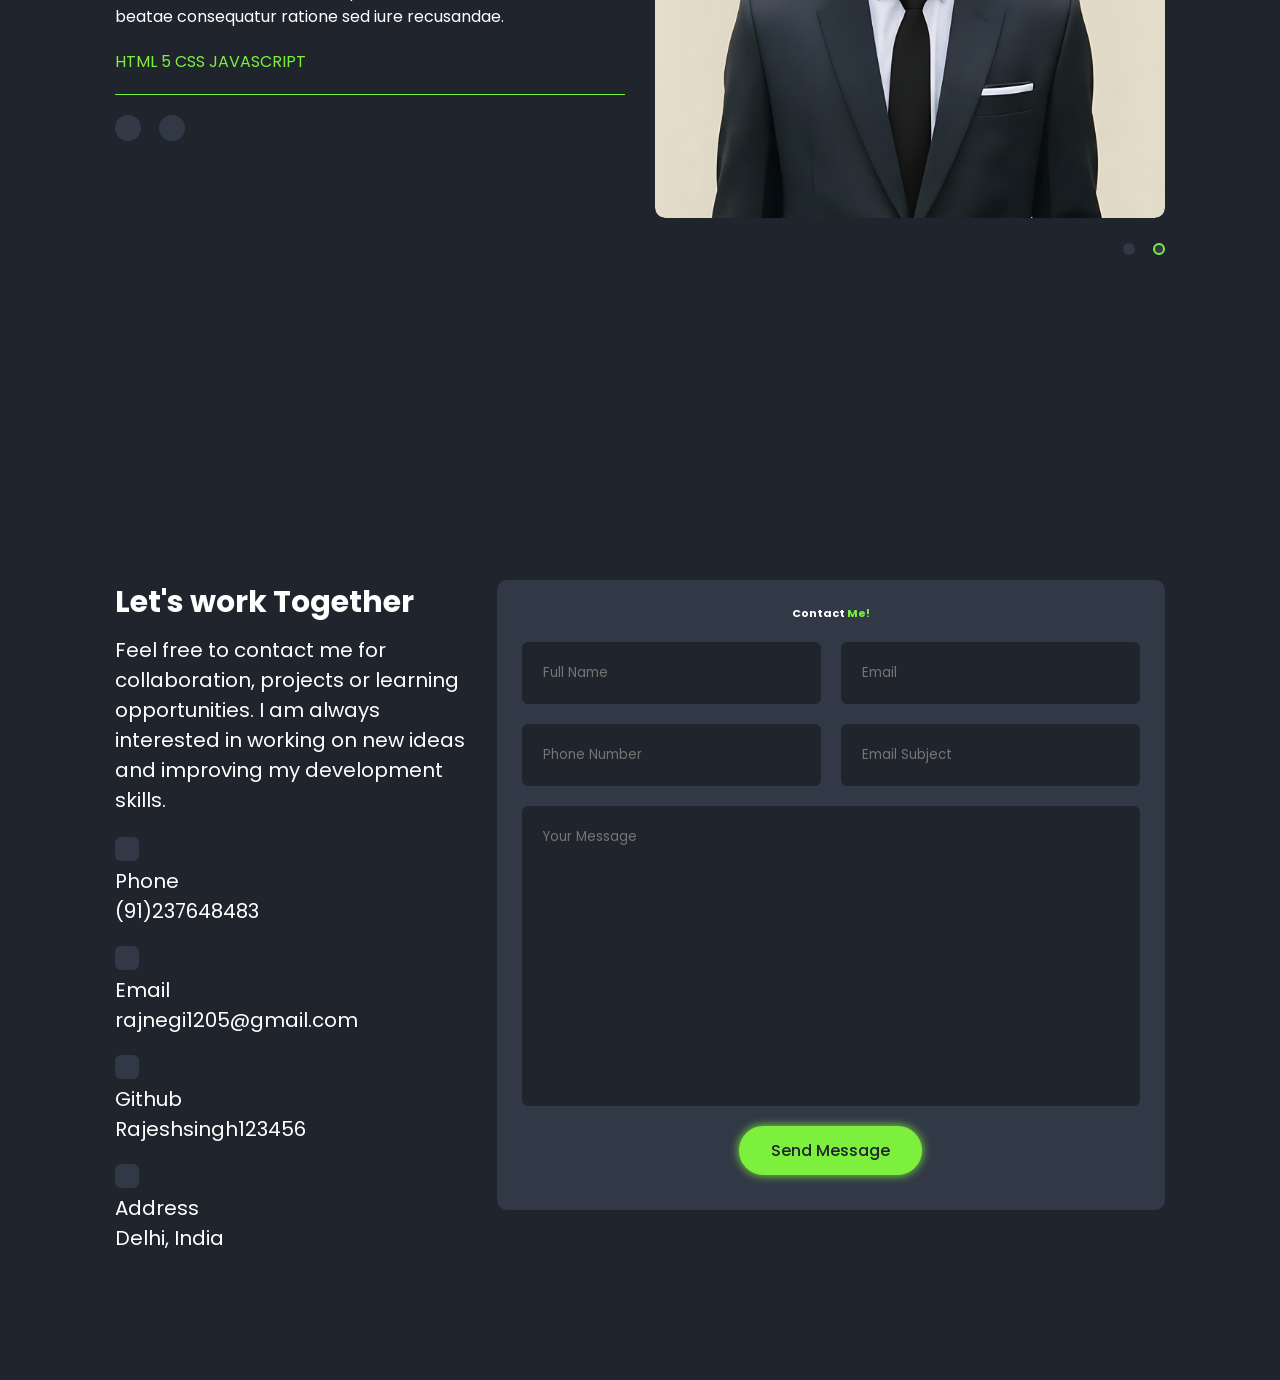
==== commit c2819673: "Update portfolio content" ====
--- a/index.html
+++ b/index.html
@@ -29,24 +29,26 @@
   <!-- home section  -->
   <section id="home" class="home">
     <div class="home-detail">
-        <h1>Rajesh Negi</h1>
+        <h1>Rajesh Singh</h1>
         <h2>iam a 
-        <span style="--i:4;" data-text="BCA Studen">BCA Studen</span>
-        <span style="--i:3;" data-text="Coder">Coder</span>
-        <span style="--i:2;" data-text="Problem Solver">Problem Solver</span>
-        <span style="--i:1;" data-text="Web Developer">Web Developer</span>
+        <span style="--i:4;" data-text="BCA Student">BCA Student</span>
+<span style="--i:3;" data-text="Web Developer">Web Developer</span>
+<span style="--i:2;" data-text="Problem Solver">Problem Solver</span>
+<span style="--i:1;" data-text="Aspiring Full Stack Developer">Aspiring Full Stack Developer</span>
         </h2>
-        <p>
-       Hi, I'm Rajesh Singh, a BCA 2nd year student and aspiring Full Stack Developer.
-I have hands-on knowledge of HTML, CSS, JavaScript, C and C++.
-Currently, I am learning Data Structures & Algorithms using C++ 
-and exploring Backend Development to become a complete developer.
-        </p>
+       <p>
+Hi, I'm Rajesh Singh, a BCA student and aspiring Full Stack Developer.
+I enjoy building web projects and turning ideas into practical,
+user-friendly applications. I have hands-on experience with HTML, CSS
+and JavaScript, along with programming fundamentals in C and C++.
+I am also strengthening my problem-solving skills and exploring
+backend development to build complete web applications.
+</p>
         <div class="btn-sci">
-            <a href="https://docs.google.com/document/d/1UZRvPr__w-uk2pTC83ibS16uYj1CXEQT/edit?usp=drive_link&ouid=112878065896272320169&rtpof=true&sd=true" class="btn"> Download CV</a>
-            <div class="sci">
+           <a href="rajesh cv.pdf" class="btn" download>Download CV</a>
+          <div class="sci">
             <a href="https://www.linkedin.com/in/rajesh-negi-56796732a/"> <i class='bxl  bx-linkedin-square'  ></i> </a>
-            <a href="#"><i class='bxl  bx-github'  ></i> </i></a>
+            <a href="https://github.com/Rajeshsingh123456"><i class='bxl  bx-github'  ></i> </i></a>
             <a href="#"><i class='bxl  bx-facebook-circle'  ></i> </a>
             <a href="#"><i class='bxl  bx-instagram'  ></i> </a>
 
@@ -71,7 +73,7 @@
           <a href="#"><i class='bx  bx-iframe'  ></i> </a>
           </div>
           <h3>Frontend Development</h3>
-         <p> I build responsive and modern websites using HTML, CSS and JavaScript with clean UI and structured code..</p>
+         <p> I build clean and responsive websites using HTML, CSS and JavaScript with a focus on user-friendly interfaces.</p>
         </div>
 
         <div class="services-box">
@@ -80,7 +82,7 @@
           <a href="#"><i class='bx  bx-arrow-from-right-stroke'></i> </a>
           </div>
           <h3>Responsive Web Design</h3>
-         <p>I design mobile-friendly layouts that work smoothly on all screen sizes.</p>
+         <p>I create mobile-friendly layouts that adapt smoothly to different screen sizes and devices.</p>
         </div>
 
         <div class="services-box">
@@ -89,7 +91,7 @@
           <a href="#"><i class='bx  bx-arrow-from-right-stroke'></i> </a>
           </div>
           <h3>Programming in C/C++</h3>
-         <p>I write structured programs and solve logical problems using C and C++.</p>
+         <p>I use C and C++ to strengthen my programming fundamentals, logical thinking and problem-solving skills.</p>
         </div>
 
         <div class="services-box">
@@ -98,7 +100,7 @@
           <a href="#"><i class='bx  bx-arrow-from-right-stroke'></i> </a>
           </div>
           <h3>Data Structures Practice</h3>
-         <p> Practicing DSA concepts to improve efficiency and logical thinking.</p>
+         <p> I am practicing DSA with C++ to improve problem-solving, code efficiency and understanding of core algorithms.</p>
         </div>
 
         <div class="services-box">
@@ -106,8 +108,8 @@
        <i class='bx  bx-iframe'  ></i> 
           <a href="#"><i class='bx  bx-arrow-from-right-stroke'></i> </a>
           </div>
-          <h3>Basic Backend Learning</h3>
-<p>Currently learning backend development to build complete web applications.      </p>
+          <h3>Backend Development</h3>
+<p>I am learning Node.js, Express.js and MySQL to understand server-side development and database integration.      </p>
   </div>
 
         <!-- change the contain and iconnnn -->
@@ -134,34 +136,48 @@
     <div class="resume-box">
       <div class="resume-detail experience active">
         <h2 class="heading"> My <span>Experience</span></h2>
-        <p>Lorem ipsum dolor sit amet consectetur, adipisicing elit. Libero doloribus provident enim quod, nihil earum distinctio placeat quasi accusamus obcaecati nam molestiae doloremque ut pariatur inventore, necessitatibus sint commodi! Quae!</p>
+<p class="desc">
+
+I am building my development experience through personal, academic and
+practical projects. My work mainly focuses on frontend development using
+HTML, CSS and JavaScript, while I am gradually expanding into backend
+development and full-stack web applications.
+
+</p>
        <div class="resume-list">
 
   <div class="resume-item">
-    <p class="year">2024 - Present</p>
-    <h3>Full Stack Development Learning</h3>
-    <p class="company">Self Learning</p>
-    <p>
-      Building responsive websites using HTML, CSS and JavaScript.
-      Exploring backend development concepts and project building.
-    </p>
-  </div>
-
-  <div class="resume-item">
-    <p class="year">2023 - Present</p>
-    <h3>Data Structures & Algorithms</h3>
+  <p class="year">2025 - Present</p>
+  <h3>Web Development Projects</h3>
+  <p class="company">Self Projects</p>
+  <p>
+Built and improved web projects using HTML, CSS and JavaScript, focusing
+on responsive layouts, clean user interfaces and practical functionality.
+Projects include an e-commerce website, Amazon-style frontend and
+personal portfolio work.
+</p>
+</div>
+
+  <div class="resume-item">
+    <p class="year">2024 – Present</p>
+    <h3>Programming & Problem Solving</h3>
     <p class="company">C++ Practice</p>
     <p>
-      Practicing arrays, recursion, sorting, searching and logical problem solving.
-    </p>
-  </div>
-
-  <div class="resume-item">
-    <p class="year">2022 - Present</p>
-    <h3>Programming Fundamentals</h3>
-    <p class="company">C & C++</p>
+     Strengthening programming fundamentals through C and C++ practice
+and applying logical problem-solving skills. Currently practicing
+Data Structures and Algorithms using C++ alongside web development.</p>
+  </div>
+
+  <div class="resume-item">
+    <p class="year">2025 – Present</p>
+    <h3>Full Stack Development
+</h3>
+    <p class="company">Learning & Project Practice</p>
     <p>
-      Developed structured programming skills and strong logical thinking ability.
+      Expanding my development skills beyond frontend by working with
+Node.js, Express.js and MySQL. Applying these concepts while
+understanding APIs, server-side logic and database integration
+for full-stack web applications.
     </p>
   </div>
 
@@ -169,22 +185,25 @@
       </div>
       <div class="resume-detail Education">
         <h2 class="heading"> My <span>Education</span></h2>
-        <p class="desc">I am currently pursuing Bachelor of Computer Applications (BCA),
-where I am building strong foundations in programming,
-web development and computer science concepts.
-My academic journey is helping me improve logical thinking,
-technical knowledge and practical development skills.</p>
+        <p class="desc">
+I am currently pursuing my Bachelor of Computer Applications (BCA) and
+building my technical foundation through academics, programming practice
+and web development projects. My education has helped me develop an
+interest in software development and problem-solving.
+</p>
 <div class="resume-list">
 
   <div class="resume-item">
-    <p class="year">2023 - 2026</p>
+    <p class="year">2024 - 2027</p>
     <h3>Bachelor of Computer Applications (BCA)</h3>
-    <p class="company">Currently in 2nd Year</p>
+    <p>JaganNath University NCR</p>
+    <p class="company">Currently in 3nd Year</p>
     <p>
-      Learning core subjects like Programming, Data Structures, 
-      Web Development and Computer Fundamentals. 
-      Actively improving coding and problem-solving skills through practice and projects.
-    </p>
+Currently pursuing BCA with a focus on Computer Science and software
+development. Alongside academics, I am developing practical skills in
+web development, programming and problem-solving through personal and
+academic projects.
+</p>
   </div>
 
   <div class="resume-item">
@@ -211,9 +230,11 @@
       </div>
       <div class="resume-detail skill">
         <h2 class="heading"> My <span>Skill</span></h2>
-        <p class="desc">I have practical knowledge of frontend development and programming.
-I focus on writing clean code and continuously improving my
-problem-solving abilities through regular practice.</p>
+        <p class="desc">My technical skills are focused on web development and programming.
+I am comfortable with frontend technologies and programming fundamentals,
+while continuously improving my skills in backend development and
+problem-solving through practical projects and regular practice.
+</p>
           <div class="resume-list">
 
   <div class="resume-item">
@@ -243,7 +264,7 @@
 
   <div class="resume-item">
       <i class='bx bx-code-alt'></i>
-    <span>Data Structures (Learning)</span>
+    <span>Data Structures with C++ (Learning)</span>
   </div>
 
   <div class="resume-item">
@@ -256,41 +277,32 @@
       </div>
       <div class="resume-detail About">
         <h2 class="heading"> About <span>Me</span></h2>
-        <p class="desc">I am Rajesh Singh, a BCA 2nd year student and aspiring Full Stack Developer.
-I have practical knowledge of HTML, CSS, JavaScript, C and C++.
-Currently improving my DSA skills using C++ and learning backend development
-to become a complete software developer.</p>
+        <p class="desc">
+I am Rajesh Singh, a BCA student and aspiring Full Stack Developer.
+I enjoy building practical web projects and improving my programming
+skills through hands-on practice. I have experience with HTML, CSS and
+JavaScript, along with programming fundamentals in C and C++.
+I am currently strengthening my problem-solving skills and exploring
+backend development with Node.js, Express.js and MySQL.
+</p>
         <div class="resume-list">
           <div class="resume-item">
             <p> Name<span> Rajesh Singh</span></p>
           </div>
+          
           <div class="resume-item">
-            <p>Age <span></span>19</p>
+           <p>Experience <span>Web Development Projects</span></p>
           </div>
           <div class="resume-item">
-            <p> Gender<span></span>Male</p>
-          </div>
-          <div class="resume-item">
-            <p>Status <span>Single</span></p>
-          </div>
-          <div class="resume-item">
-            <p>City <span></span></p>
-          </div>
-          <div class="resume-item">
-            <p> Nationality<span>India</span></p>
-          </div>
-          <div class="resume-item">
-            <p>Experience <span>Learning</span></p>
-          </div>
+    <p>City <span>Delhi, India</span></p>
+  </div>
           <div class="resume-item">
             <p>Freelance <span></span></p>
           </div>
           <div class="resume-item">
-            <p>Email <span>75348783</span></p>
-          </div>
-          <div class="resume-item">
-            <p>Contact <span>5673467</span></p>
-          </div>
+            <p>Email <span>rajnegi1205@gmail.com</span></p>
+          </div>
+          
         </div>
       </div>
     </div>
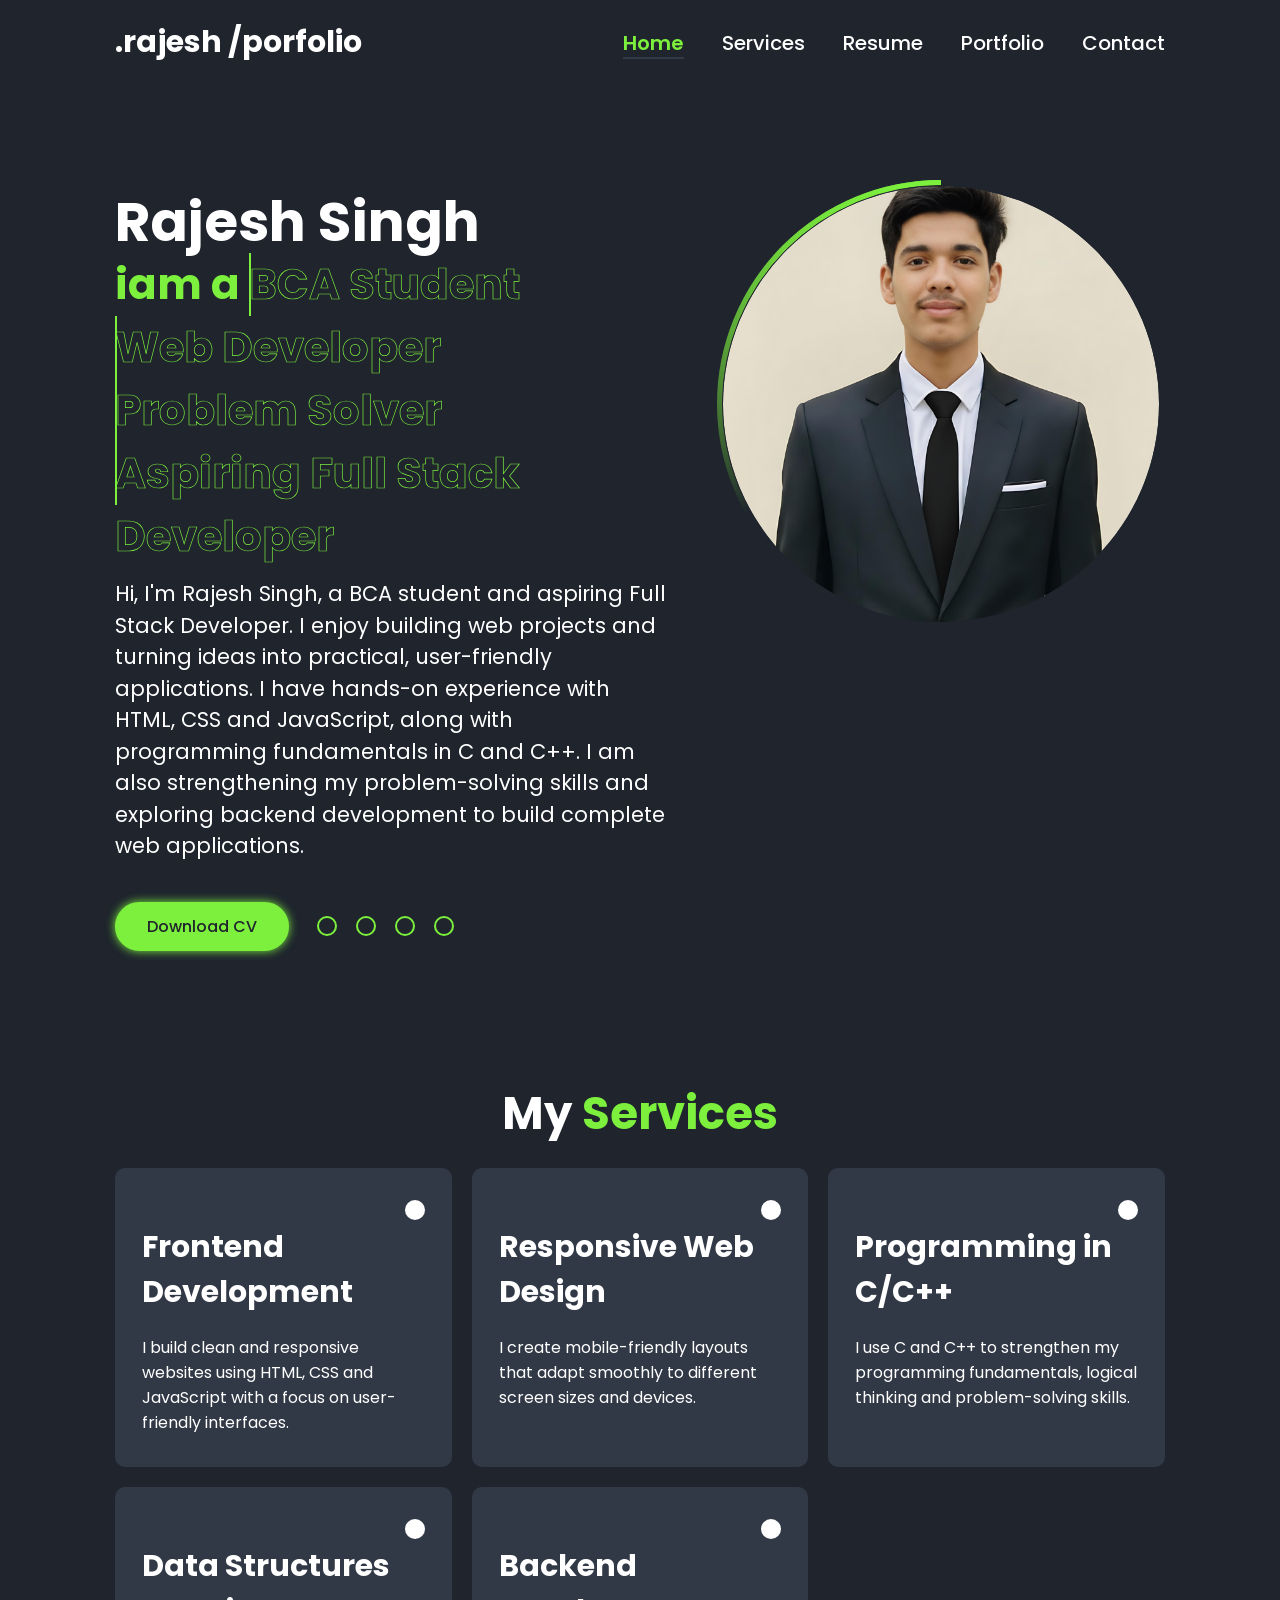
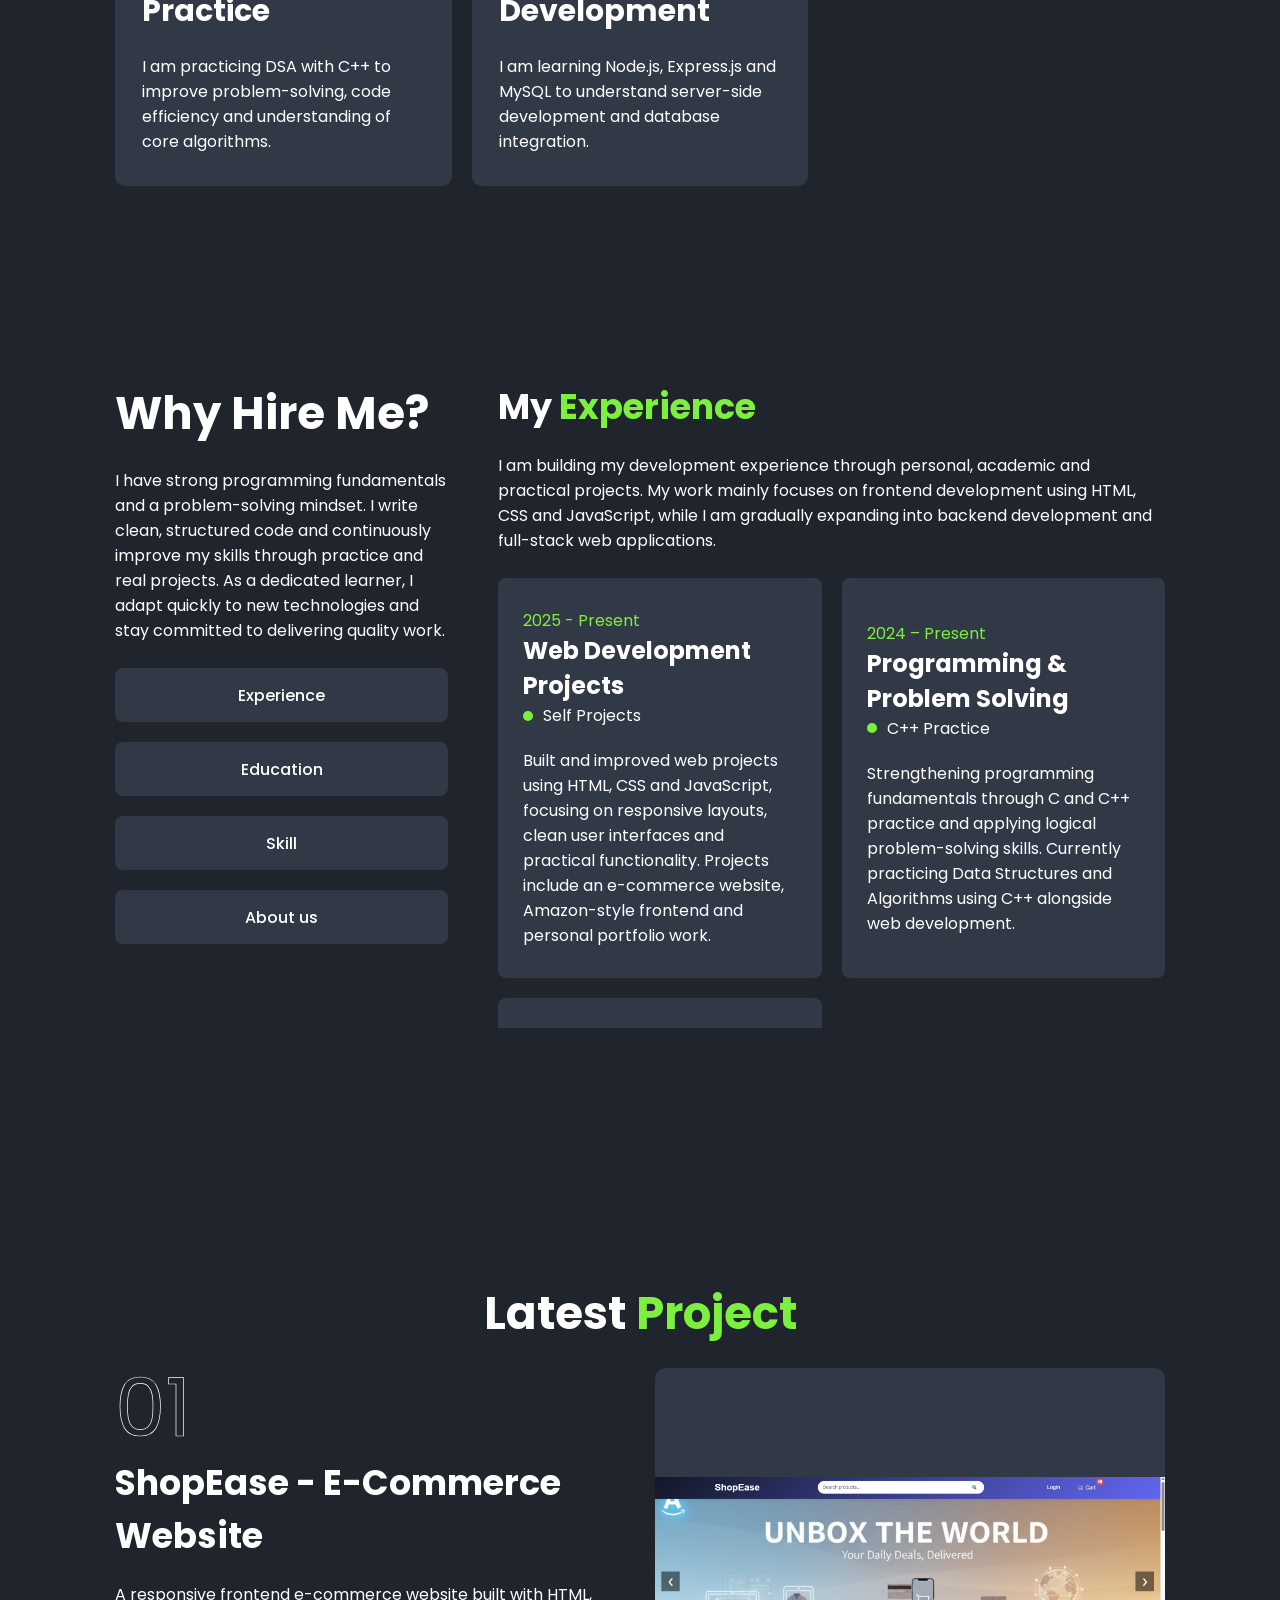
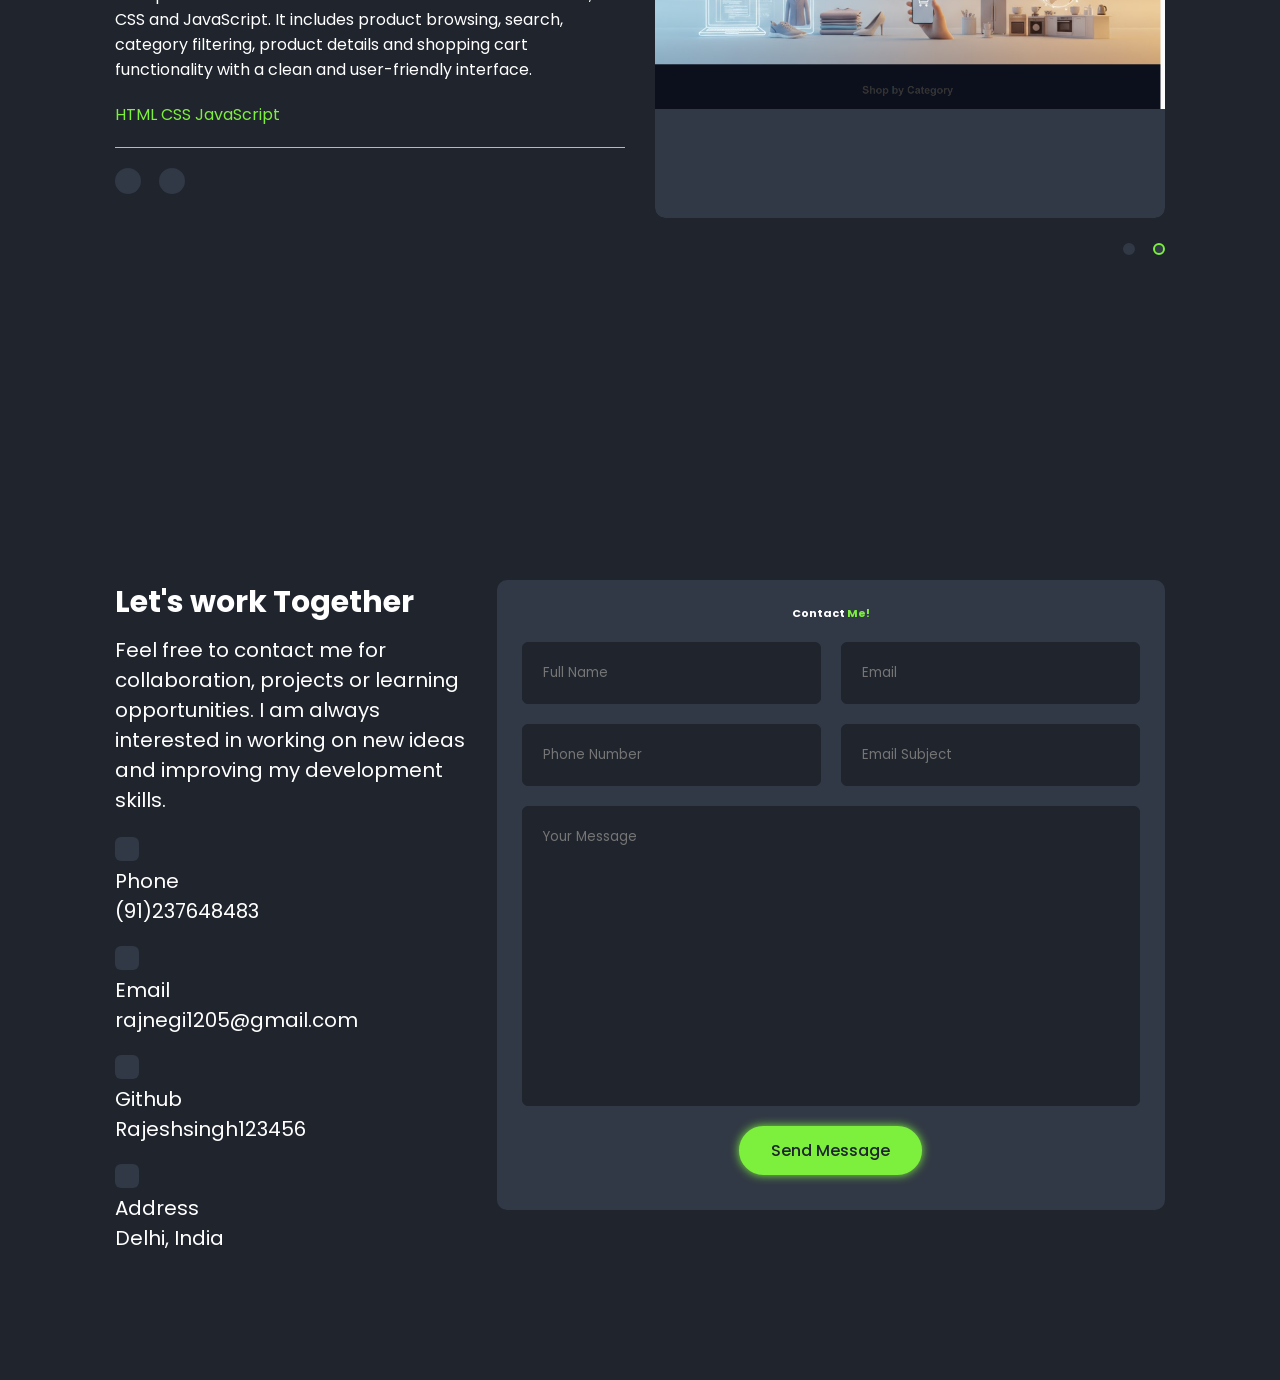
==== commit e55f73aa: "edit project section" ====
--- a/index.html
+++ b/index.html
@@ -317,128 +317,203 @@
    <div class="portfolio-box">
     <div class="portfolio-detail active">
       <p class="numb">01</p>
-      <h3>Frontend developer</h3>
-      <p>Lorem ipsum dolor sit amet consectetur adipisicing elit. Harum impedit voluptatibus culpa tenetur ut necessitatibus excepturi vero nulla omnis mollitia numquam veritatis minima, doloribus beatae consequatur ratione sed iure recusandae.</p>
-    <div class="tech">
-      <p>HTML 5 CSS JAVASCRIPT </p>
-    </div>
-    <div class="live-github">
-    <a href="#">
-  <i class='bx  bx-arrow-from-right-stroke'  ></i> 
-</a>
-      <a href="#"><i class='bxl  bx-github'  ></i> </a>
-
-    </div>
-     </div>
+<h3>ShopEase - E-Commerce Website</h3>
+<p>
+A responsive frontend e-commerce website built with HTML, CSS and JavaScript.
+It includes product browsing, search, category filtering, product details
+and shopping cart functionality with a clean and user-friendly interface.
+</p>
+
+<div class="tech">
+    <p>HTML CSS JavaScript</p>
+</div>
+
+ <div class="live-github">
+    <a href="https://e-commerce-website-lovat-alpha.vercel.app/" target="_blank">
+        <i class='bx bx-arrow-from-right-stroke'></i>
+    </a>
+    <a href="#">
+        <i class='bxl bx-github'></i>
+    </a>
+   </div>
+</div>
 
     <div class="portfolio-detail">
-      <p class="numb">02</p>
-      <h3>Frontend developer</h3>
-      <p>Lorem ipsum dolor sit amet consectetur adipisicing elit. Harum impedit voluptatibus culpa tenetur ut necessitatibus excepturi vero nulla omnis mollitia numquam veritatis minima, doloribus beatae consequatur ratione sed iure recusandae.</p>
-    <div class="tech">
-      <p>HTML 5 CSS JAVASCRIPT </p>
-    </div>
-    <div class="live-github">
-    <a href="#">
-  <i class='bx  bx-arrow-from-right-stroke'  ></i> 
-</a>
-      <a href="#"><i class='bxl  bx-github'  ></i> </a>
-
-    </div>
+     <p class="numb">02</p>
+<h3>HirePulse - Job Portal</h3>
+<p>
+A job portal project designed to connect employers and job seekers.
+The frontend includes dedicated employer and seeker interfaces for
+job posting, job discovery, applications and profile management.
+</p>
+
+<div class="tech">
+    <p>React JavaScript Node.js Express MySQL</p>
+</div>
+
+<div class="live-github">
+    <a href="#">
+        <i class='bx bx-arrow-from-right-stroke'></i>
+    </a>
+    <a href="#">
+        <i class='bxl bx-github'></i>
+    </a>
+</div>
     </div>
 
     <div class="portfolio-detail">
       <p class="numb">03</p>
-      <h3>Frontend developer</h3>
-      <p>Lorem ipsum dolor sit amet consectetur adipisicing elit. Harum impedit voluptatibus culpa tenetur ut necessitatibus excepturi vero nulla omnis mollitia numquam veritatis minima, doloribus beatae consequatur ratione sed iure recusandae.</p>
-    <div class="tech">
-      <p>HTML 5 CSS JAVASCRIPT </p>
-    </div>
-    <div class="live-github">
-    <a href="#">
-  <i class='bx  bx-arrow-from-right-stroke'  ></i> 
-</a>
-      <a href="#"><i class='bxl  bx-github'  ></i> </a>
-
-    </div>
+<h3>Amazon Clone</h3>
+<p>
+A frontend e-commerce practice project inspired by an online shopping
+platform. Built to practice webpage layouts, product sections,
+navigation and responsive user interface design.
+</p>
+
+<div class="tech">
+    <p>HTML CSS JavaScript</p>
+</div>
+
+<div class="live-github">
+    <a href="#">
+        <i class='bx bx-arrow-from-right-stroke'></i>
+    </a>
+    <a href="#">
+        <i class='bxl bx-github'></i>
+    </a>
+</div>
     </div>
 
     <div class="portfolio-detail">
       <p class="numb">04</p>
-      <h3>Frontend developer</h3>
-      <p>Lorem ipsum dolor sit amet consectetur adipisicing elit. Harum impedit voluptatibus culpa tenetur ut necessitatibus excepturi vero nulla omnis mollitia numquam veritatis minima, doloribus beatae consequatur ratione sed iure recusandae.</p>
+<h3>JavaScript Projects</h3>
+<p>
+A collection of small JavaScript projects and practice work created to
+strengthen core JavaScript concepts, DOM manipulation, event handling
+and interactive web development.
+</p>
+
+<div class="tech">
+    <p>HTML CSS JavaScript</p>
+</div>
+
+<div class="live-github">
+    <a href="#">
+        <i class='bx bx-arrow-from-right-stroke'></i>
+    </a>
+    <a href="#">
+        <i class='bxl bx-github'></i>
+    </a>
+</div>
+       </div>
+     <div class="portfolio-detail">
+    <p class="numb">05</p>
+
+    <h3>VendorLens AI</h3>
+
+    <p>
+        An AI-powered vendor due diligence platform designed to assess
+        third-party risk by gathering and analyzing company information,
+        compliance signals, employee reviews and financial indicators.
+    </p>
+
     <div class="tech">
-      <p>HTML 5 CSS JAVASCRIPT </p>
-    </div>
+        <p>AI LangGraph Python APIs Web Development</p>
+    </div>
+
     <div class="live-github">
-    <a href="#">
-  <i class='bx  bx-arrow-from-right-stroke'  ></i> 
-</a>
-      <a href="#"><i class='bxl  bx-github'  ></i> </a>
-
-    </div>
-       </div>
-      <div class="portfolio-detail">
-      <p class="numb">05</p>
-      <h3>Frontend developer</h3>
-      <p>Lorem ipsum dolor sit amet consectetur adipisicing elit. Harum impedit voluptatibus culpa tenetur ut necessitatibus excepturi vero nulla omnis mollitia numquam veritatis minima, doloribus beatae consequatur ratione sed iure recusandae.</p>
-    <div class="tech">
-      <p>HTML 5 CSS JAVASCRIPT </p>
-    </div>
-    <div class="live-github">
-    <a href="#">
-  <i class='bx  bx-arrow-from-right-stroke'  ></i> 
-</a>
-      <a href="#"><i class='bxl  bx-github'  ></i> </a>
-
-    </div>
-    </div>
-
-    <div class="portfolio-detail">
-      <p class="numb">06</p>
-      <h3>hewhewhk developer</h3>
-      <p>Lorem ipsum dolor sit amet consectetur adipisicing elit. Harum impedit voluptatibus culpa tenetur ut necessitatibus excepturi vero nulla omnis mollitia numquam veritatis minima, doloribus beatae consequatur ratione sed iure recusandae.</p>
-    <div class="tech">
-      <p>HTML 5 CSS JAVASCRIPT </p>
-    </div>
-    <div class="live-github">
-    <a href="#">
-  <i class='bx  bx-arrow-from-right-stroke'  ></i> 
-</a>
-      <a href="#"><i class='bxl  bx-github'  ></i> </a>
-
-    </div>
-    <!--  text and icon changes text vhange according to project-->
-    </div>
+        <a href="#" target="_blank">
+            <i class='bx bx-arrow-from-right-stroke'></i>
+        </a>
+
+        <a href="#" target="_blank">
+            <i class='bxl bx-github'></i>
+        </a>
+    </div>
+</div>
+
+   
    </div>
    <div class="portfolio-box">
-    <!-- img  -->
-     <div class="portfolio-carousel">
-      <div class="img-slide">
-        <div class="img-item">
-          <img src="rajesh.png">
-        </div>
-        <div class="img-item">
-          <img src="rajesh.png">
-        </div>
-        <div class="img-item">
-          <img src="rajesh.png">
-        </div>
-        <div class="img-item">
-          <img src="rajesh.png">
-        </div>
-        <div class="img-item">
-          <img src="rajesh.png">
-        </div>
-        <div class="img-item">
-          <img src="rajesh.png">
-        </div>
-      </div>
-     </div>
-     <div class="navigation">
-    <button class="arrow-left disabled"> <i class='bx  bx-arrow-left-stroke'  ></i> </button>
-    <button class="arrow-right"><i class='bx  bx-arrow-right'  ></i>   </button>
-  </div>
+
+    <div class="portfolio-carousel">
+
+        <div class="img-slide">
+
+            <!-- ShopEase - Image 1 -->
+            <div class="img-item">
+                <img src="shopeasy1.png" alt="ShopEase Screenshot 1">
+            </div>
+
+            <!-- ShopEase - Image 2 -->
+            <div class="img-item">
+                <img src="shopease2.png" alt="ShopEase Screenshot 2">
+            </div>
+
+
+            <!-- HirePulse - Image 1 -->
+            <div class="img-item">
+                <img src="jobpotal.png" alt="HirePulse Screenshot 1">
+            </div>
+
+            <!-- HirePulse - Image 2 -->
+            <div class="img-item">
+                <img src="jobpotal2.png" alt="HirePulse Screenshot 2">
+            </div>
+
+
+            <!-- Amazon Clone - Image 1 -->
+            <div class="img-item">
+                <img src="amazon1.png" alt="Amazon Clone Screenshot 1">
+            </div>
+
+            <!-- Amazon Clone - Image 2 -->
+            <div class="img-item">
+                <img src="amazon2.png" alt="Amazon Clone Screenshot 2">
+            </div>
+
+
+            <!-- Personal Portfolio - Image 1 -->
+            <div class="img-item">
+                <img src="jsproject.png" alt="Personal Portfolio Screenshot 1">
+            </div>
+
+            <!-- Personal Portfolio - Image 2 -->
+            <div class="img-item">
+                <img src="jsproject.png" alt="Personal Portfolio Screenshot 2">
+            </div>
+
+
+            <!-- Skyscanner - Image 1 -->
+            <div class="img-item">
+                <img src="vendor.png" alt="Skyscanner Screenshot 1">
+            </div>
+
+            <!-- Skyscanner - Image 2 -->
+            <div class="img-item">
+                <img src="vendor.png" alt="Skyscanner Screenshot 2">
+            </div>
+
+        </div>
+
+    </div>
+
+
+    <div class="navigation">
+
+        <button class="arrow-left disabled">
+           <i class="bxf bx-arrow-big-left-line"></i>
+           
+        </button>
+
+        <button class="arrow-right">
+            <i class="bxf bx-arrow-big-right-line"></i>
+        </button>
+
+    </div>
+
+</div>
+
   </div>
   </div>
  </section>
--- a/style.css
+++ b/style.css
@@ -562,23 +562,32 @@
      border-radius: 1rem;
      overflow: hidden;
 }
+
 .portfolio-carousel .img-slide{
-        display: grid;
-        grid-auto-flow: column;
-        grid-auto-columns: 100%;
-        gap: 2rem;
-        height: inherit;
-        transition: .5s;   
-}
-.portfolio-carousel .img-item {
-    height: inherit;
-}
+     display: grid;
+     grid-auto-flow: column;
+     grid-auto-columns: 100%;
+     gap: 2rem;
+     height: inherit;
+     transition: .5s;
+}
+
+.portfolio-carousel .img-item{
+     height: inherit;
+     display: flex;
+     align-items: center;
+     justify-content: center;
+     background: var(--second-bg-color);
+     border-radius: 1rem;
+     overflow: hidden;
+}
+
 .portfolio-carousel .img-item img{
-    display: block;
-    width: 100%;
-    height: 100%;
-    object-fit: cover;
-    border-radius: 1rem;
+     display: block;
+     width: 100%;
+     height: 100%;
+     object-fit: contain;
+     border-radius: 1rem;
 }
 
 .portfolio-box .navigation{
